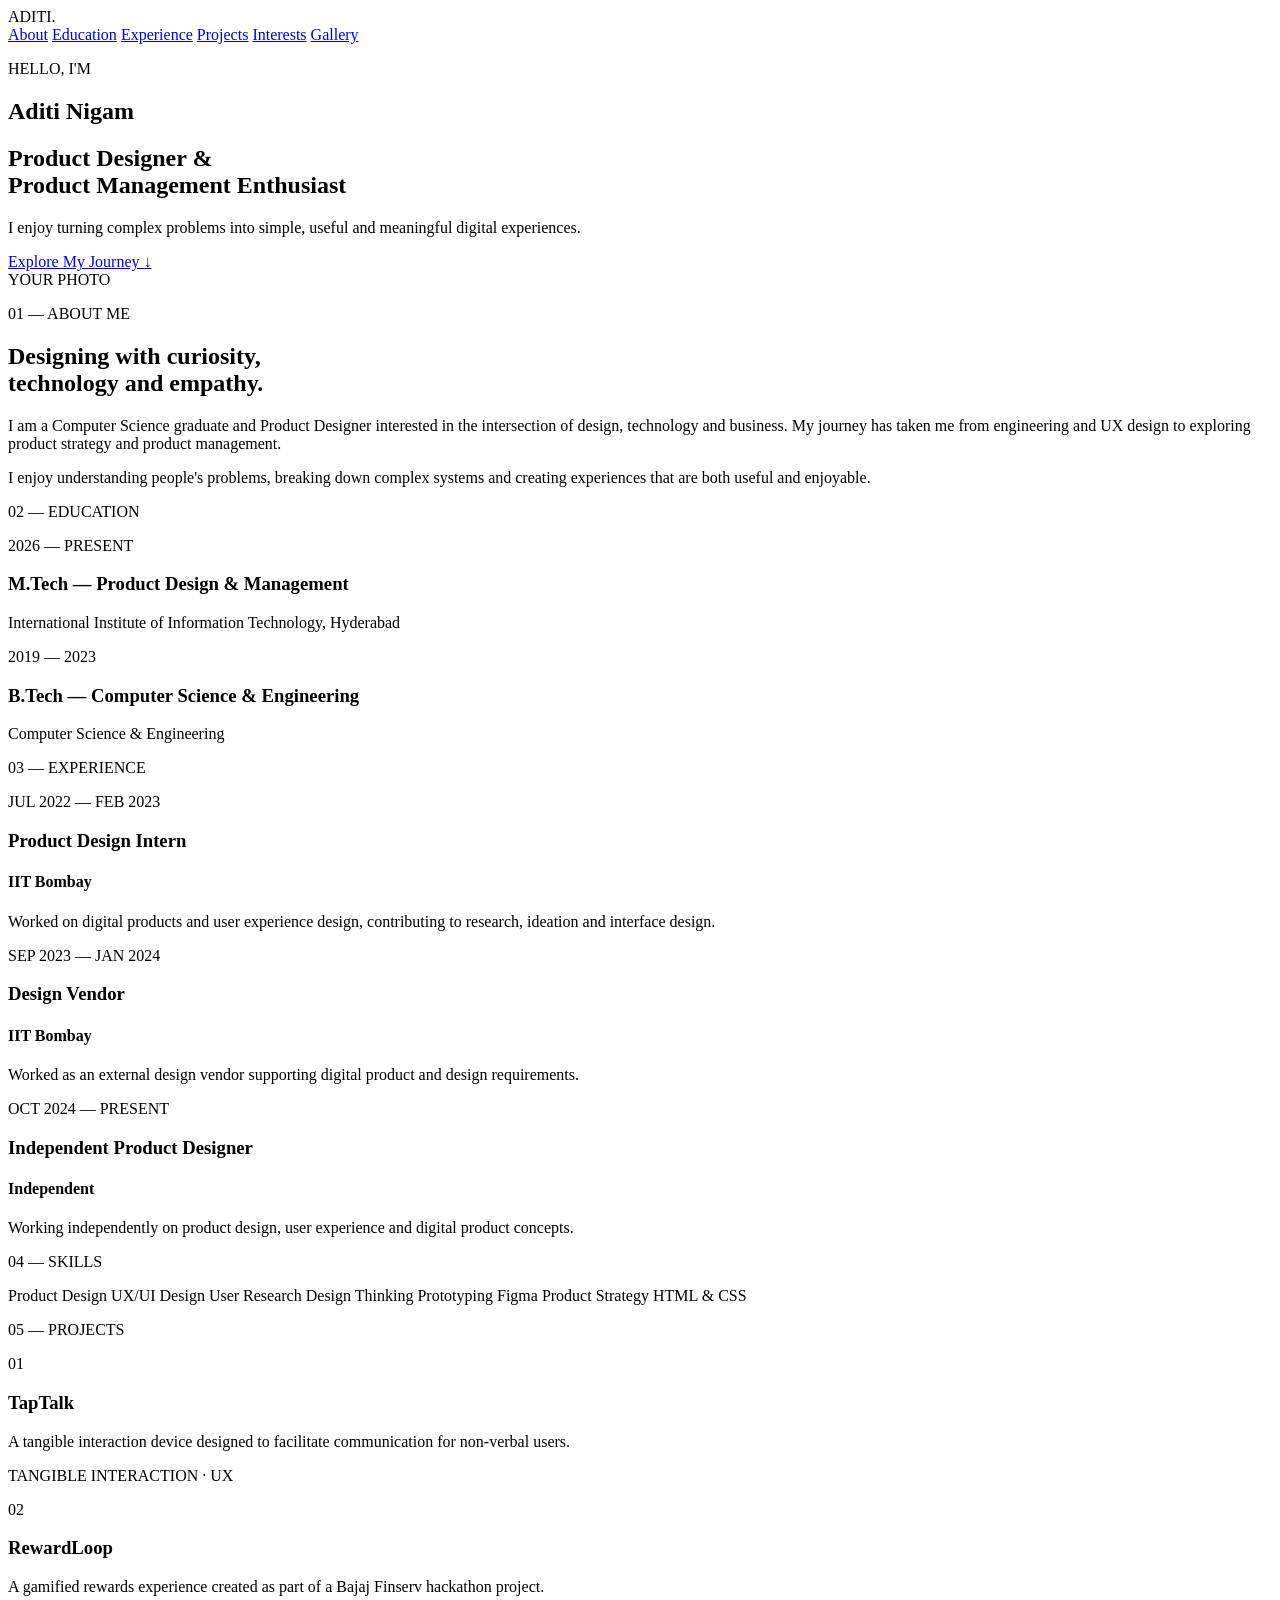
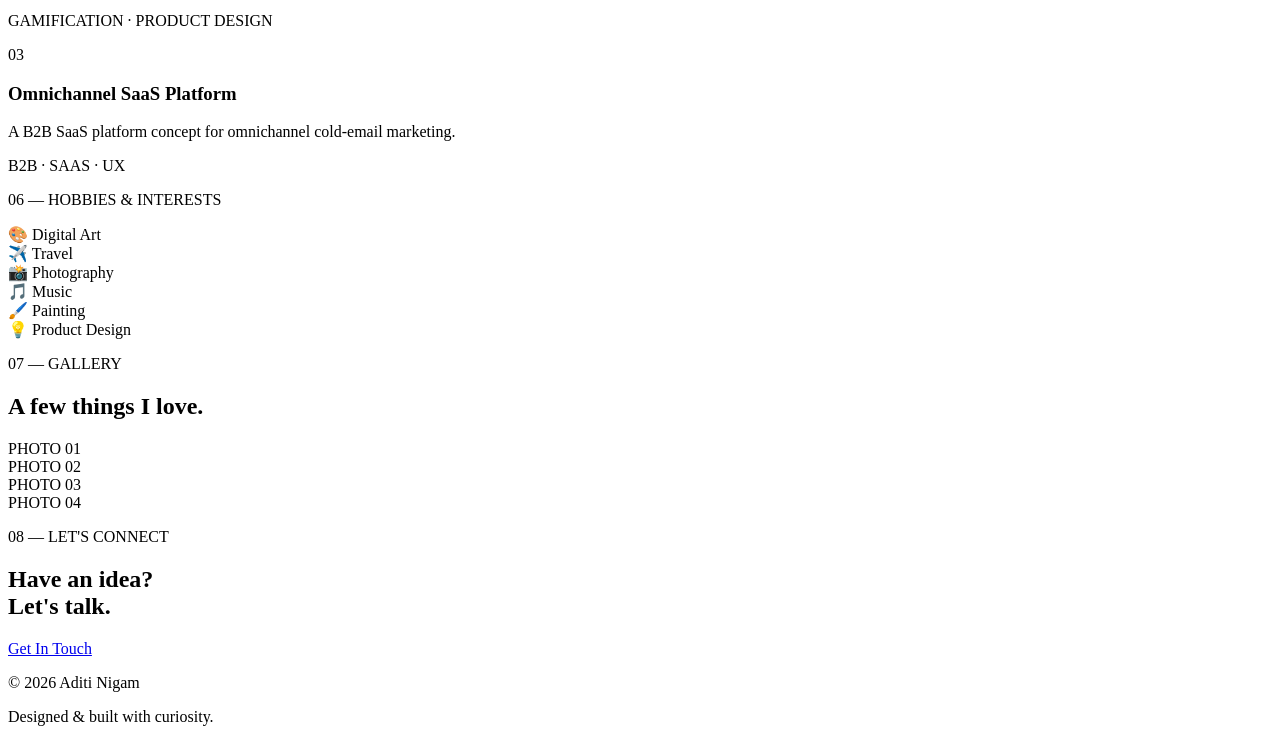
==== index.html @ 6adfd8f7 "Create personal webpage" ====
<!DOCTYPE html>
<html lang="en">
<head>
    <meta charset="UTF-8">
    <meta name="viewport" content="width=device-width, initial-scale=1.0">
    <title>Aditi Nigam | Product Designer</title>
    <link rel="stylesheet" href="style.css">
</head>

<body>

    <!-- Navigation -->
    <nav>
        <div class="logo">ADITI.</div>

        <div class="nav-links">
            <a href="#about">About</a>
            <a href="#education">Education</a>
            <a href="#experience">Experience</a>
            <a href="#projects">Projects</a>
            <a href="#interests">Interests</a>
            <a href="#gallery">Gallery</a>
        </div>
    </nav>


    <!-- Hero Section -->
    <section class="hero">

        <div class="hero-text">
            <p class="small-heading">HELLO, I'M</p>

            <h1>Aditi Nigam</h1>

            <h2>Product Designer &<br>
            Product Management Enthusiast</h2>

            <p>
                I enjoy turning complex problems into simple,
                useful and meaningful digital experiences.
            </p>

            <a href="#about" class="button">Explore My Journey ↓</a>
        </div>

        <div class="hero-image">
            <div class="image-placeholder">
                YOUR PHOTO
            </div>
        </div>

    </section>


    <!-- About -->
    <section id="about" class="section">

        <p class="section-label">01 — ABOUT ME</p>

        <h2>Designing with curiosity,<br>
        technology and empathy.</h2>

        <p class="about-text">
            I am a Computer Science graduate and Product Designer
            interested in the intersection of design, technology and
            business. My journey has taken me from engineering and
            UX design to exploring product strategy and product
            management.
        </p>

        <p class="about-text">
            I enjoy understanding people's problems, breaking down
            complex systems and creating experiences that are both
            useful and enjoyable.
        </p>

    </section>


    <!-- Education -->
    <section id="education" class="section">

        <p class="section-label">02 — EDUCATION</p>

        <div class="timeline">

            <div class="timeline-item">
                <span>2026 — PRESENT</span>
                <h3>M.Tech — Product Design & Management</h3>
                <p>International Institute of Information Technology, Hyderabad</p>
            </div>

            <div class="timeline-item">
                <span>2019 — 2023</span>
                <h3>B.Tech — Computer Science & Engineering</h3>
                <p>Computer Science & Engineering</p>
            </div>

        </div>

    </section>


    <!-- Experience -->
    <section id="experience" class="section">

        <p class="section-label">03 — EXPERIENCE</p>

        <div class="experience-grid">

            <div class="experience-card">
                <span>JUL 2022 — FEB 2023</span>
                <h3>Product Design Intern</h3>
                <h4>IIT Bombay</h4>
                <p>
                    Worked on digital products and user experience
                    design, contributing to research, ideation and
                    interface design.
                </p>
            </div>

            <div class="experience-card">
                <span>SEP 2023 — JAN 2024</span>
                <h3>Design Vendor</h3>
                <h4>IIT Bombay</h4>
                <p>
                    Worked as an external design vendor supporting
                    digital product and design requirements.
                </p>
            </div>

            <div class="experience-card">
                <span>OCT 2024 — PRESENT</span>
                <h3>Independent Product Designer</h3>
                <h4>Independent</h4>
                <p>
                    Working independently on product design,
                    user experience and digital product concepts.
                </p>
            </div>

        </div>

    </section>


    <!-- Skills -->
    <section class="section">

        <p class="section-label">04 — SKILLS</p>

        <div class="skills">

            <span>Product Design</span>
            <span>UX/UI Design</span>
            <span>User Research</span>
            <span>Design Thinking</span>
            <span>Prototyping</span>
            <span>Figma</span>
            <span>Product Strategy</span>
            <span>HTML & CSS</span>

        </div>

    </section>


    <!-- Projects -->
    <section id="projects" class="section">

        <p class="section-label">05 — PROJECTS</p>

        <div class="project-grid">

            <div class="project-card">
                <span>01</span>
                <h3>TapTalk</h3>
                <p>
                    A tangible interaction device designed to
                    facilitate communication for non-verbal users.
                </p>
                <p class="project-tag">TANGIBLE INTERACTION · UX</p>
            </div>

            <div class="project-card">
                <span>02</span>
                <h3>RewardLoop</h3>
                <p>
                    A gamified rewards experience created as part
                    of a Bajaj Finserv hackathon project.
                </p>
                <p class="project-tag">GAMIFICATION · PRODUCT DESIGN</p>
            </div>

            <div class="project-card">
                <span>03</span>
                <h3>Omnichannel SaaS Platform</h3>
                <p>
                    A B2B SaaS platform concept for omnichannel
                    cold-email marketing.
                </p>
                <p class="project-tag">B2B · SAAS · UX</p>
            </div>

        </div>

    </section>


    <!-- Interests -->
    <section id="interests" class="section">

        <p class="section-label">06 — HOBBIES & INTERESTS</p>

        <div class="interest-grid">

            <div>🎨 Digital Art</div>
            <div>✈️ Travel</div>
            <div>📸 Photography</div>
            <div>🎵 Music</div>
            <div>🖌️ Painting</div>
            <div>💡 Product Design</div>

        </div>

    </section>


    <!-- Gallery -->
    <section id="gallery" class="section">

        <p class="section-label">07 — GALLERY</p>

        <h2>A few things I love.</h2>

        <div class="gallery">

            <div class="gallery-item">PHOTO 01</div>
            <div class="gallery-item">PHOTO 02</div>
            <div class="gallery-item">PHOTO 03</div>
            <div class="gallery-item">PHOTO 04</div>

        </div>

    </section>


    <!-- Contact -->
    <section class="contact">

        <p class="section-label">08 — LET'S CONNECT</p>

        <h2>Have an idea?<br>
        Let's talk.</h2>

        <a href="mailto:your-email@example.com" class="button">
            Get In Touch
        </a>

    </section>


    <!-- Footer -->
    <footer>
        <p>© 2026 Aditi Nigam</p>
        <p>Designed & built with curiosity.</p>
    </footer>

</body>
</html>
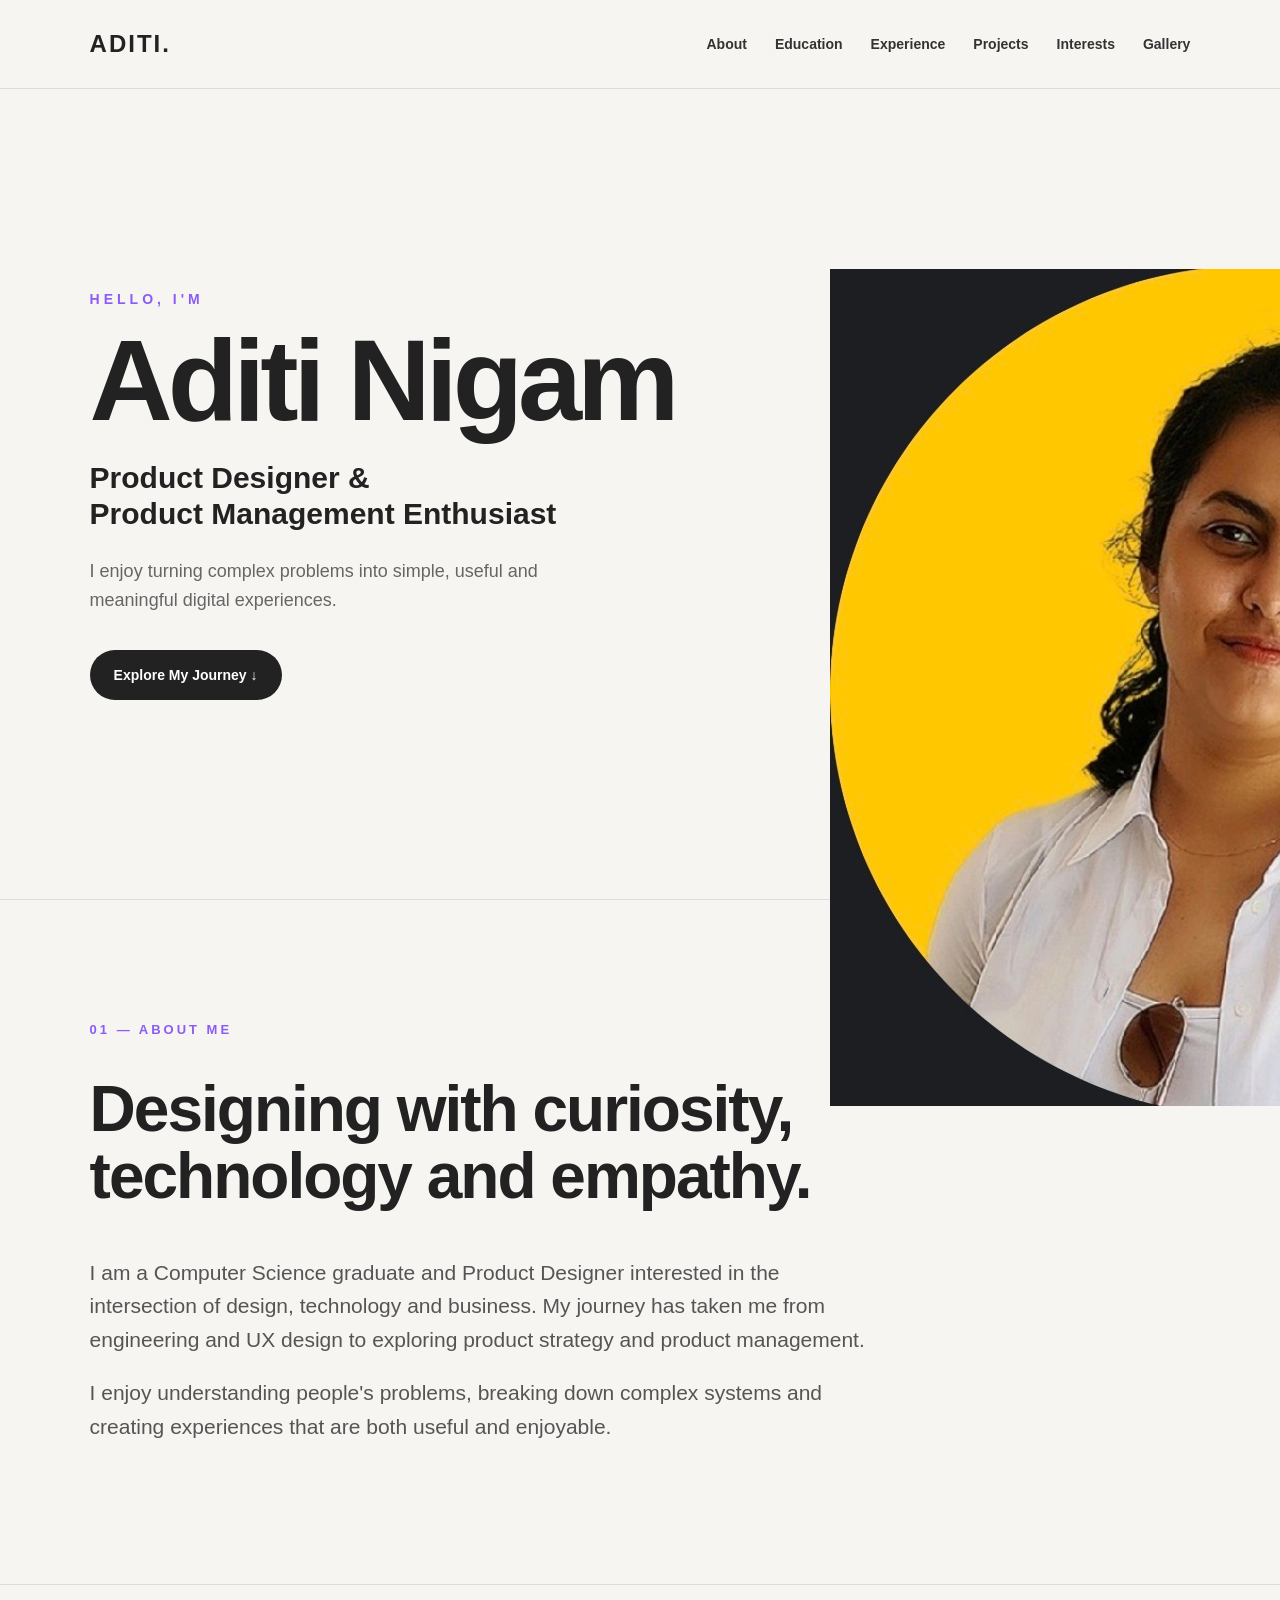
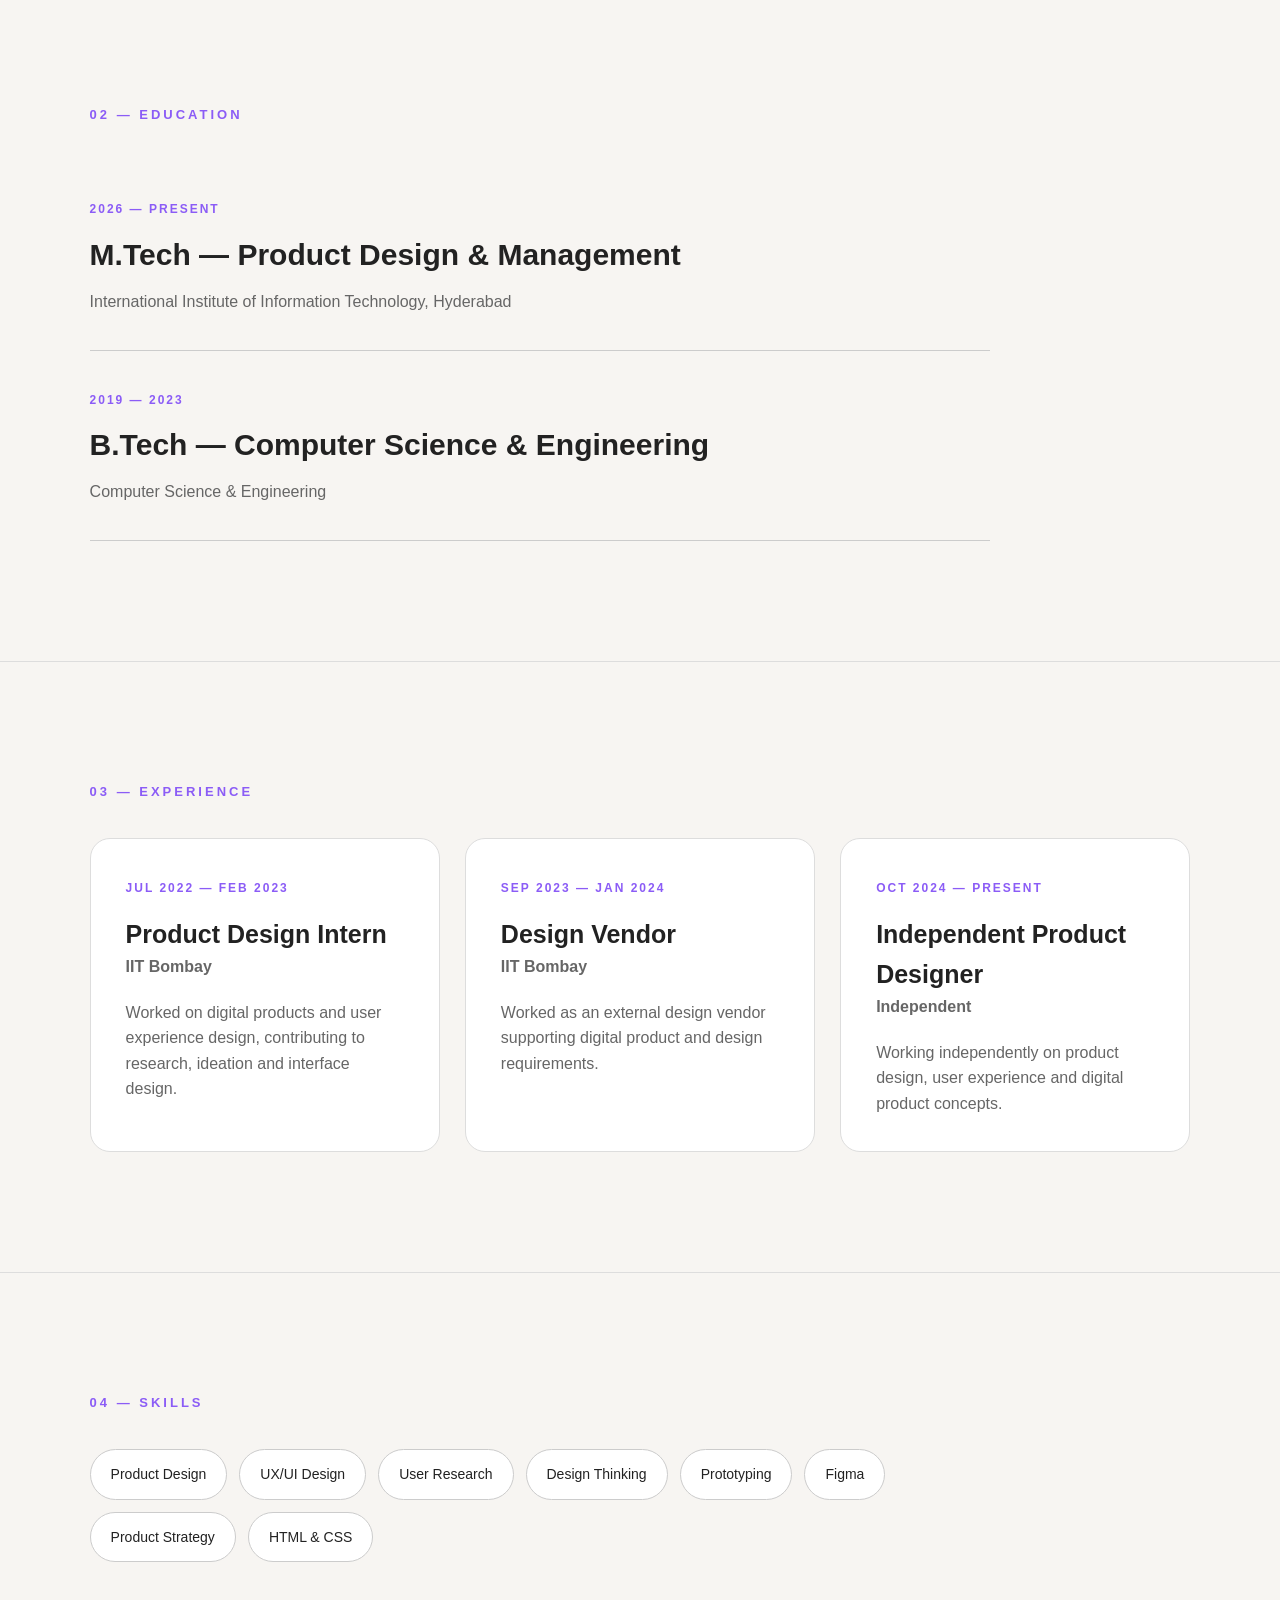
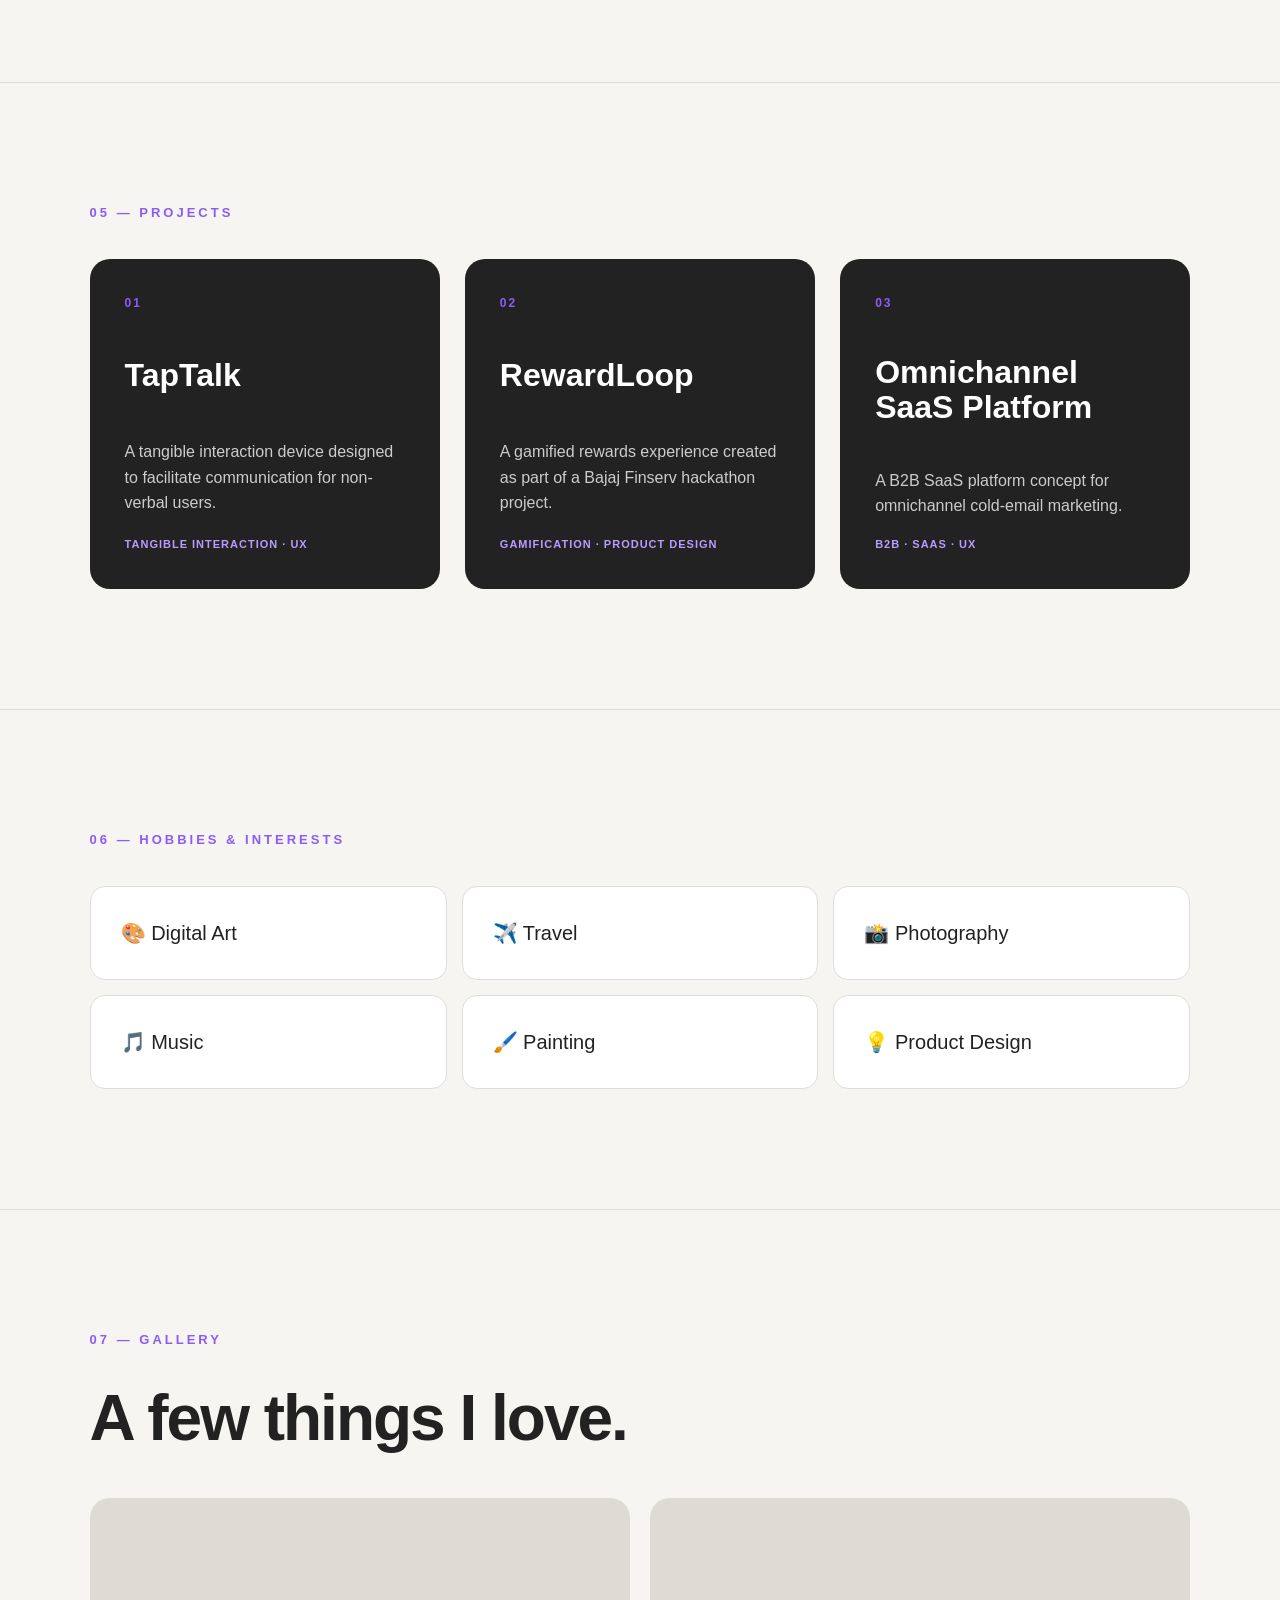
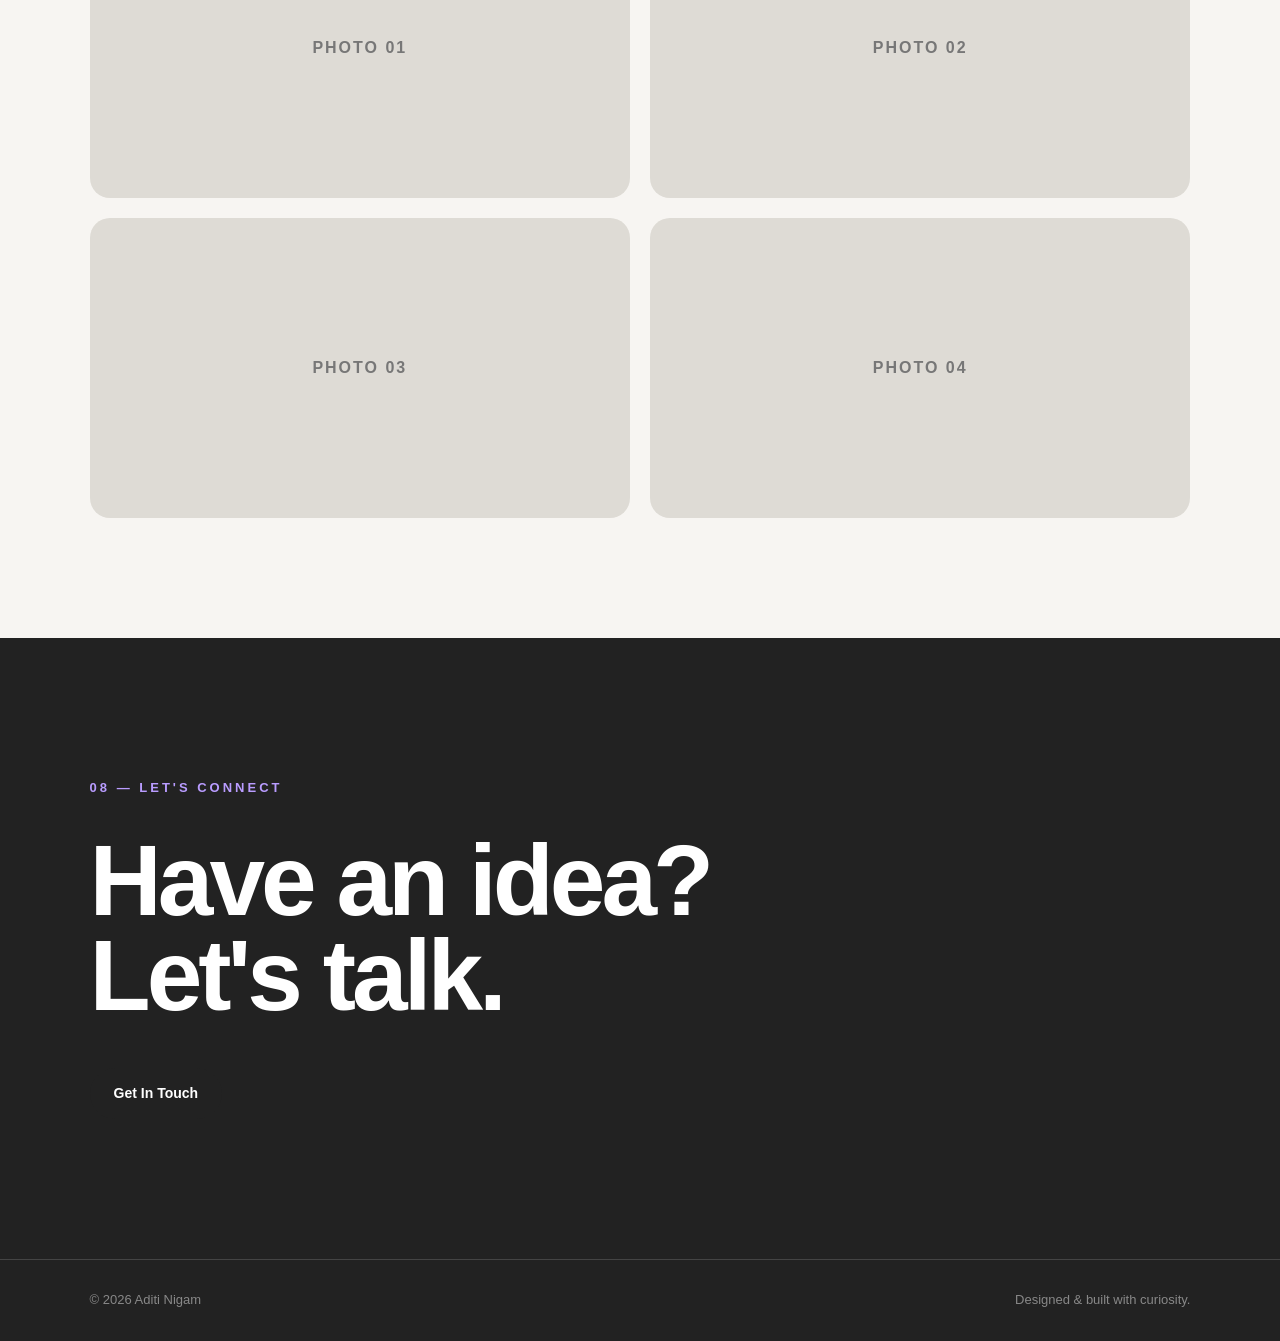
==== commit 4cecd4b0: "Add profile image" ====
--- a/index.html
+++ b/index.html
@@ -44,11 +44,8 @@
         </div>
 
         <div class="hero-image">
-            <div class="image-placeholder">
-                YOUR PHOTO
-            </div>
-        </div>
-
+    <img src="profile.jpg" alt="Aditi Nigam">
+</div>
     </section>
 
 
--- a/style.css
+++ b/style.css
@@ -0,0 +1,434 @@
+/* ---------- BASIC SETUP ---------- */
+
+* {
+    margin: 0;
+    padding: 0;
+    box-sizing: border-box;
+}
+
+html {
+    scroll-behavior: smooth;
+}
+
+body {
+    font-family: Arial, Helvetica, sans-serif;
+    background: #f7f5f2;
+    color: #222222;
+    line-height: 1.6;
+}
+
+
+/* ---------- NAVIGATION ---------- */
+
+nav {
+    width: 100%;
+    padding: 25px 7%;
+    display: flex;
+    justify-content: space-between;
+    align-items: center;
+    position: sticky;
+    top: 0;
+    z-index: 100;
+    background: rgba(247, 245, 242, 0.95);
+    border-bottom: 1px solid #dddddd;
+}
+
+.logo {
+    font-size: 24px;
+    font-weight: 800;
+    letter-spacing: 2px;
+}
+
+.nav-links {
+    display: flex;
+    gap: 28px;
+}
+
+.nav-links a {
+    text-decoration: none;
+    color: #333333;
+    font-size: 14px;
+    font-weight: 600;
+    transition: 0.3s;
+}
+
+.nav-links a:hover {
+    color: #8b5cf6;
+}
+
+
+/* ---------- HERO ---------- */
+
+.hero {
+    min-height: 90vh;
+    padding: 80px 7%;
+    display: flex;
+    align-items: center;
+    justify-content: space-between;
+    gap: 60px;
+}
+
+.hero-text {
+    max-width: 650px;
+}
+
+.small-heading {
+    font-size: 14px;
+    letter-spacing: 4px;
+    font-weight: 700;
+    color: #8b5cf6;
+    margin-bottom: 15px;
+}
+
+.hero h1 {
+    font-size: clamp(60px, 9vw, 120px);
+    line-height: 0.95;
+    letter-spacing: -5px;
+    margin-bottom: 25px;
+}
+
+.hero h2 {
+    font-size: 30px;
+    line-height: 1.2;
+    margin-bottom: 25px;
+}
+
+.hero-text > p:not(.small-heading) {
+    max-width: 520px;
+    color: #666666;
+    font-size: 18px;
+    margin-bottom: 35px;
+}
+
+
+/* ---------- BUTTON ---------- */
+
+.button {
+    display: inline-block;
+    padding: 14px 24px;
+    background: #222222;
+    color: white;
+    text-decoration: none;
+    border-radius: 50px;
+    font-size: 14px;
+    font-weight: 600;
+    transition: 0.3s;
+}
+
+.button:hover {
+    background: #8b5cf6;
+    transform: translateY(-3px);
+}
+
+
+/* ---------- HERO IMAGE ---------- */
+
+.hero-image {
+    width: 360px;
+    height: 450px;
+    flex-shrink: 0;
+}
+
+.image-placeholder {
+    width: 100%;
+    height: 100%;
+    background: #dedbd5;
+    display: flex;
+    align-items: center;
+    justify-content: center;
+    color: #777777;
+    font-weight: 700;
+    letter-spacing: 2px;
+    border-radius: 180px 180px 20px 20px;
+}
+
+
+/* ---------- GENERAL SECTIONS ---------- */
+
+.section {
+    padding: 120px 7%;
+    border-top: 1px solid #dddddd;
+}
+
+.section-label {
+    font-size: 13px;
+    font-weight: 700;
+    letter-spacing: 3px;
+    color: #8b5cf6;
+    margin-bottom: 35px;
+}
+
+.section h2 {
+    font-size: clamp(38px, 5vw, 65px);
+    line-height: 1.05;
+    letter-spacing: -2px;
+    margin-bottom: 45px;
+}
+
+
+/* ---------- ABOUT ---------- */
+
+.about-text {
+    max-width: 800px;
+    font-size: 21px;
+    color: #555555;
+    margin-bottom: 20px;
+}
+
+
+/* ---------- EDUCATION ---------- */
+
+.timeline {
+    max-width: 900px;
+}
+
+.timeline-item {
+    padding: 35px 0;
+    border-bottom: 1px solid #cccccc;
+}
+
+.timeline-item span,
+.experience-card span,
+.project-card > span {
+    font-size: 12px;
+    letter-spacing: 2px;
+    font-weight: 700;
+    color: #8b5cf6;
+}
+
+.timeline-item h3 {
+    font-size: 30px;
+    margin: 10px 0;
+}
+
+.timeline-item p {
+    color: #666666;
+}
+
+
+/* ---------- EXPERIENCE ---------- */
+
+.experience-grid {
+    display: grid;
+    grid-template-columns: repeat(3, 1fr);
+    gap: 25px;
+}
+
+.experience-card {
+    padding: 35px;
+    background: white;
+    border: 1px solid #dddddd;
+    border-radius: 20px;
+    transition: 0.3s;
+}
+
+.experience-card:hover {
+    transform: translateY(-8px);
+    box-shadow: 0 15px 35px rgba(0, 0, 0, 0.08);
+}
+
+.experience-card h3 {
+    font-size: 25px;
+    margin-top: 15px;
+}
+
+.experience-card h4 {
+    color: #666666;
+    margin-bottom: 20px;
+}
+
+.experience-card p {
+    color: #666666;
+}
+
+
+/* ---------- SKILLS ---------- */
+
+.skills {
+    display: flex;
+    flex-wrap: wrap;
+    gap: 12px;
+    max-width: 900px;
+}
+
+.skills span {
+    padding: 13px 20px;
+    background: white;
+    border: 1px solid #cccccc;
+    border-radius: 50px;
+    font-size: 14px;
+    transition: 0.3s;
+}
+
+.skills span:hover {
+    background: #222222;
+    color: white;
+    border-color: #222222;
+}
+
+
+/* ---------- PROJECTS ---------- */
+
+.project-grid {
+    display: grid;
+    grid-template-columns: repeat(3, 1fr);
+    gap: 25px;
+}
+
+.project-card {
+    min-height: 330px;
+    padding: 35px;
+    background: #222222;
+    color: white;
+    border-radius: 20px;
+    display: flex;
+    flex-direction: column;
+    justify-content: space-between;
+    transition: 0.3s;
+}
+
+.project-card:hover {
+    transform: translateY(-8px);
+}
+
+.project-card h3 {
+    font-size: 32px;
+    line-height: 1.1;
+    margin: 25px 0;
+}
+
+.project-card p {
+    color: #cccccc;
+}
+
+.project-card .project-tag {
+    color: #b99cff;
+    font-size: 11px;
+    letter-spacing: 1px;
+    font-weight: 700;
+}
+
+
+/* ---------- INTERESTS ---------- */
+
+.interest-grid {
+    display: grid;
+    grid-template-columns: repeat(3, 1fr);
+    gap: 15px;
+}
+
+.interest-grid div {
+    padding: 30px;
+    background: white;
+    border: 1px solid #dddddd;
+    border-radius: 15px;
+    font-size: 20px;
+    transition: 0.3s;
+}
+
+.interest-grid div:hover {
+    transform: scale(1.02);
+}
+
+
+/* ---------- GALLERY ---------- */
+
+.gallery {
+    display: grid;
+    grid-template-columns: repeat(2, 1fr);
+    gap: 20px;
+}
+
+.gallery-item {
+    min-height: 300px;
+    background: #dedbd5;
+    display: flex;
+    align-items: center;
+    justify-content: center;
+    color: #777777;
+    font-weight: 700;
+    letter-spacing: 2px;
+    border-radius: 20px;
+}
+
+
+/* ---------- CONTACT ---------- */
+
+.contact {
+    padding: 140px 7%;
+    background: #222222;
+    color: white;
+}
+
+.contact .section-label {
+    color: #b99cff;
+}
+
+.contact h2 {
+    font-size: clamp(50px, 8vw, 100px);
+    line-height: 0.95;
+    letter-spacing: -4px;
+    margin-bottom: 45px;
+}
+
+
+/* ---------- FOOTER ---------- */
+
+footer {
+    padding: 30px 7%;
+    background: #222222;
+    color: #888888;
+    border-top: 1px solid #444444;
+    display: flex;
+    justify-content: space-between;
+    font-size: 13px;
+}
+
+
+/* ---------- MOBILE ---------- */
+
+@media (max-width: 900px) {
+
+    nav {
+        padding: 20px 5%;
+    }
+
+    .nav-links {
+        display: none;
+    }
+
+    .hero {
+        padding: 70px 5%;
+        flex-direction: column;
+        align-items: flex-start;
+    }
+
+    .hero h1 {
+        font-size: 70px;
+    }
+
+    .hero-image {
+        width: 100%;
+        max-width: 350px;
+        height: 400px;
+    }
+
+    .section {
+        padding: 80px 5%;
+    }
+
+    .experience-grid,
+    .project-grid,
+    .interest-grid {
+        grid-template-columns: 1fr;
+    }
+
+    .gallery {
+        grid-template-columns: 1fr;
+    }
+
+    footer {
+        flex-direction: column;
+        gap: 10px;
+    }
+}
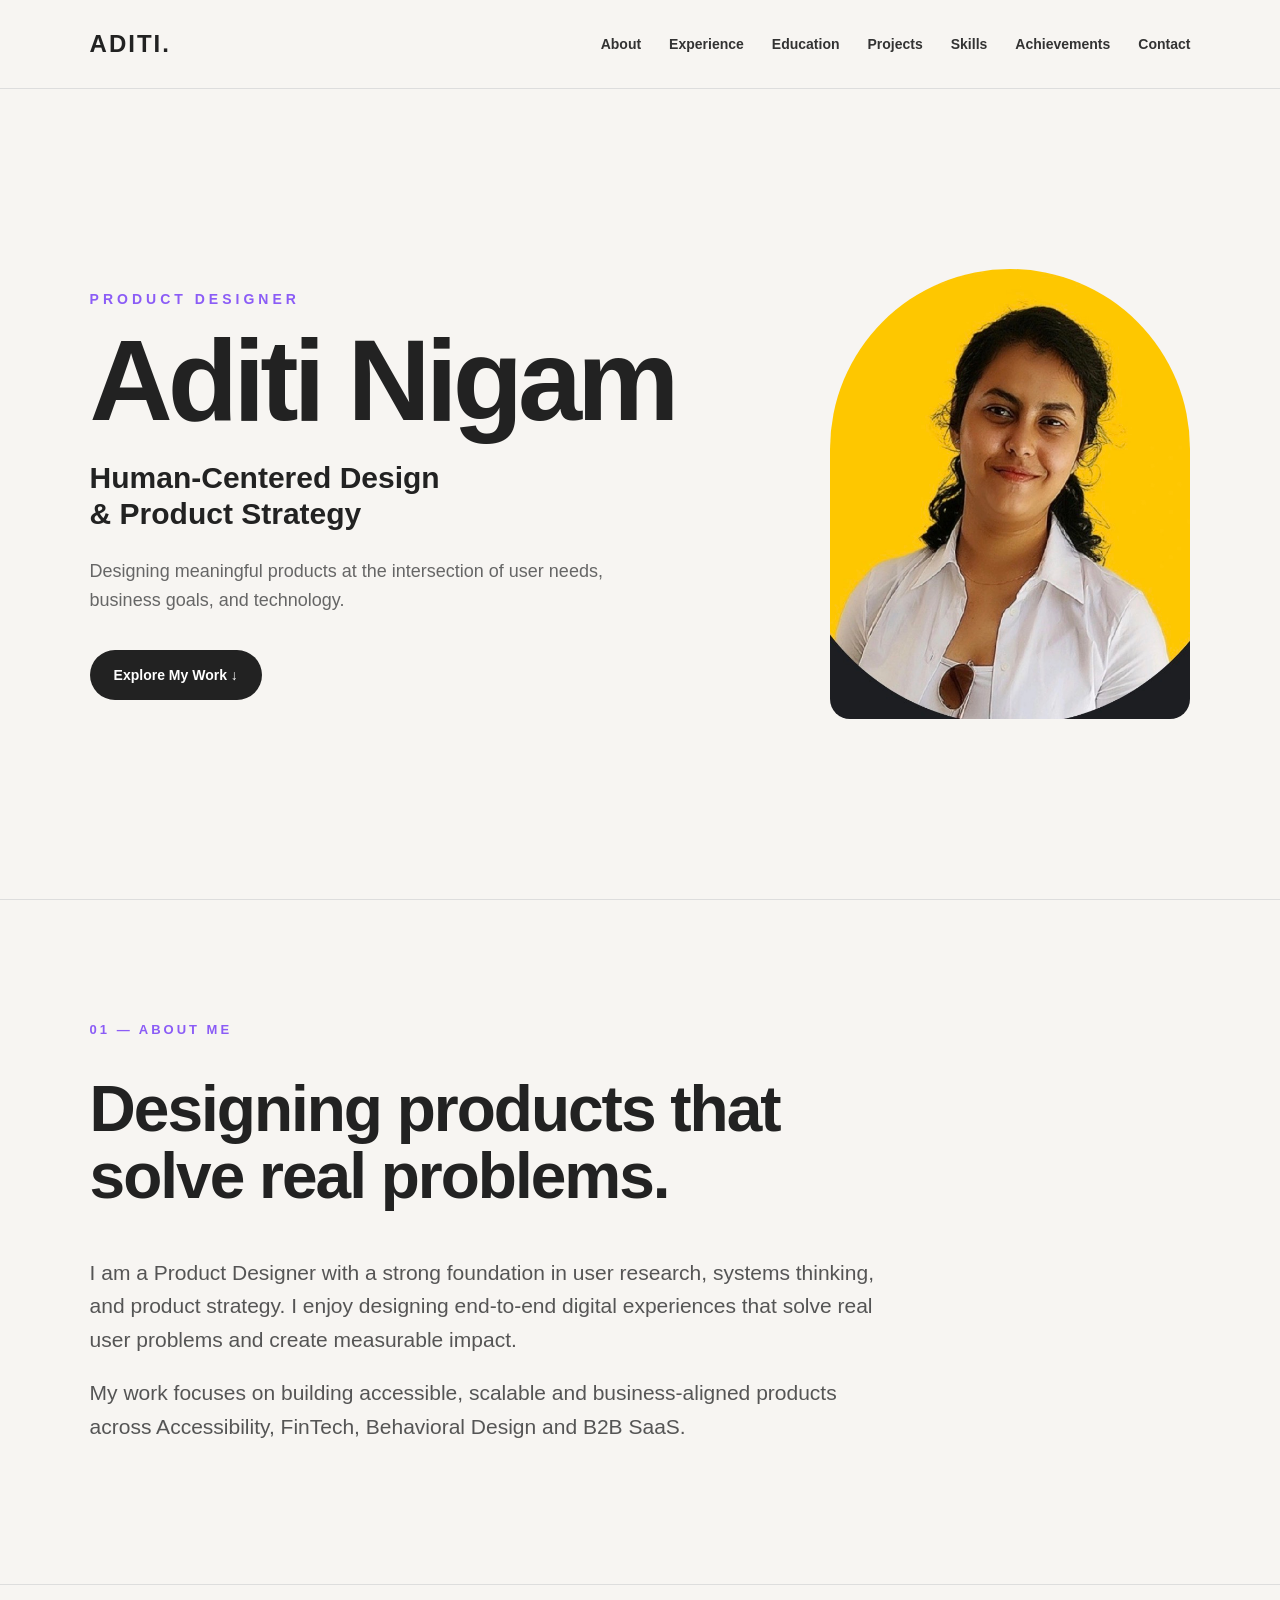
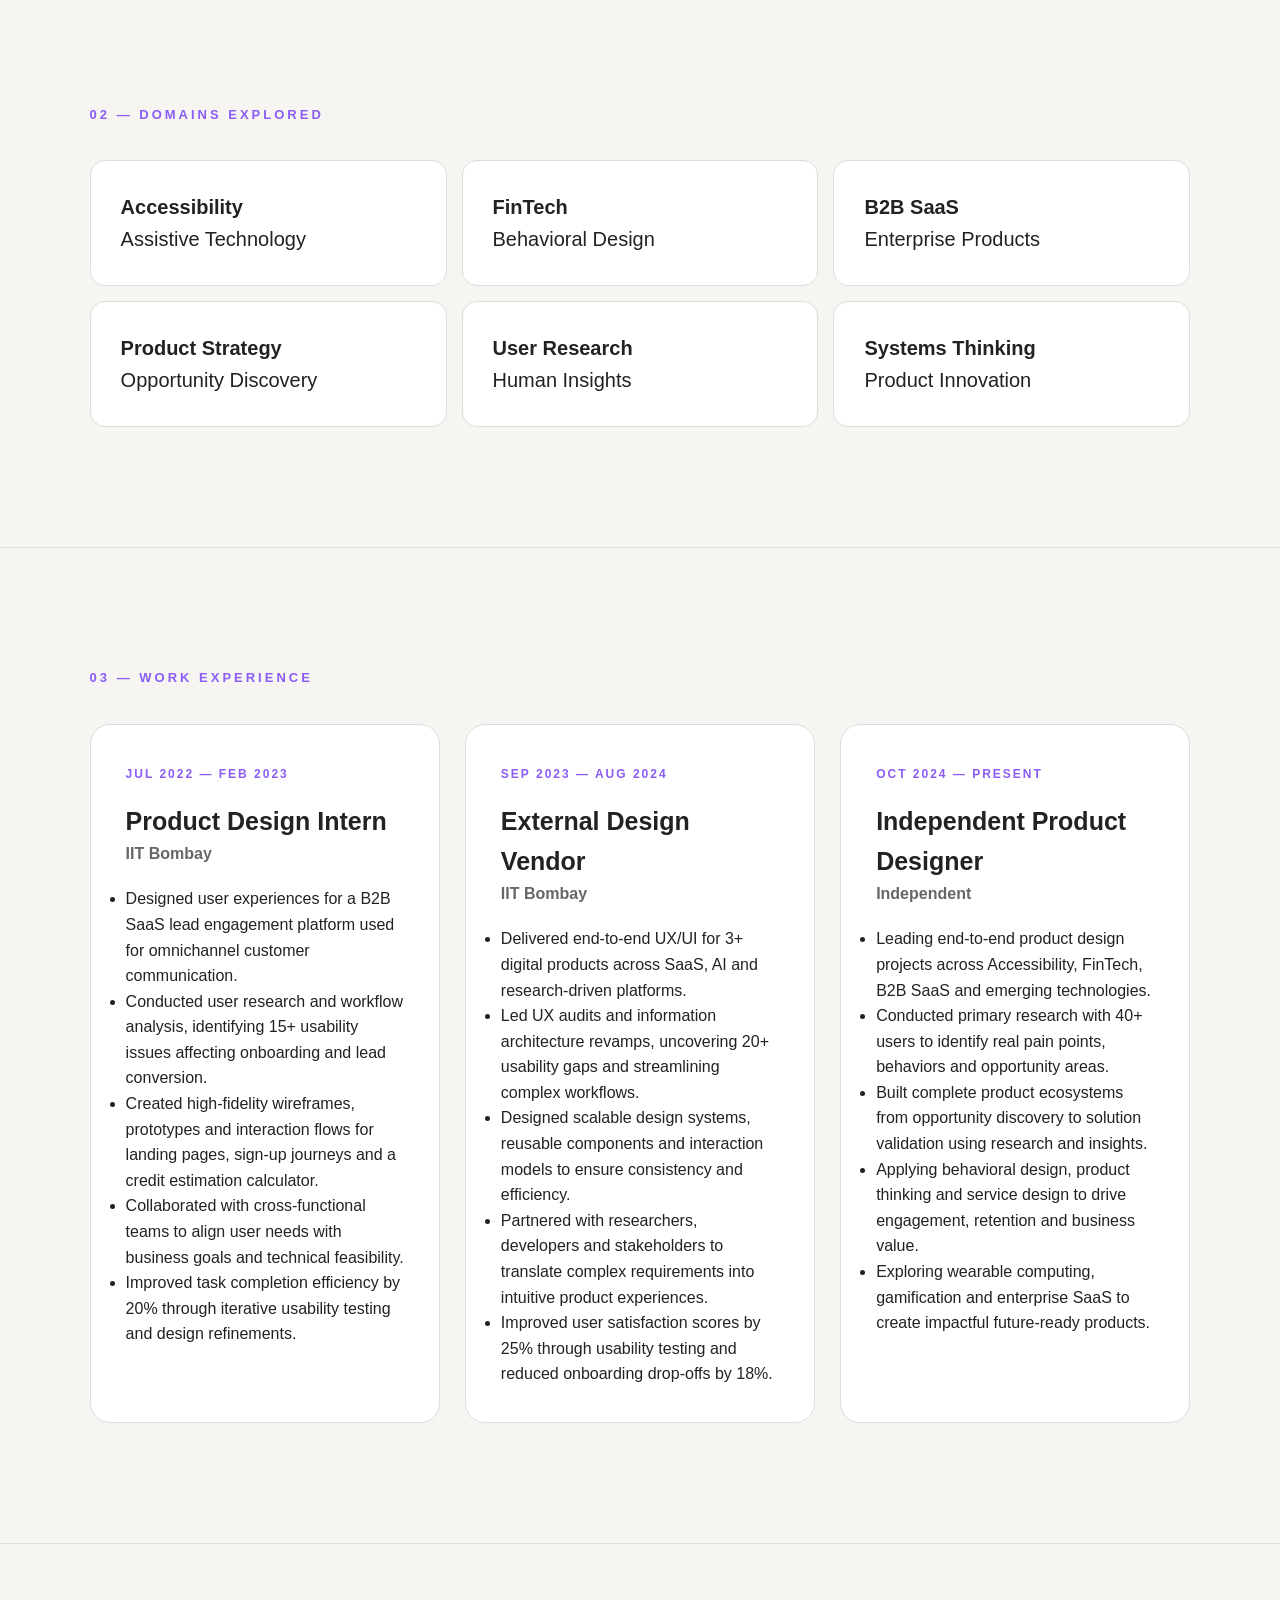
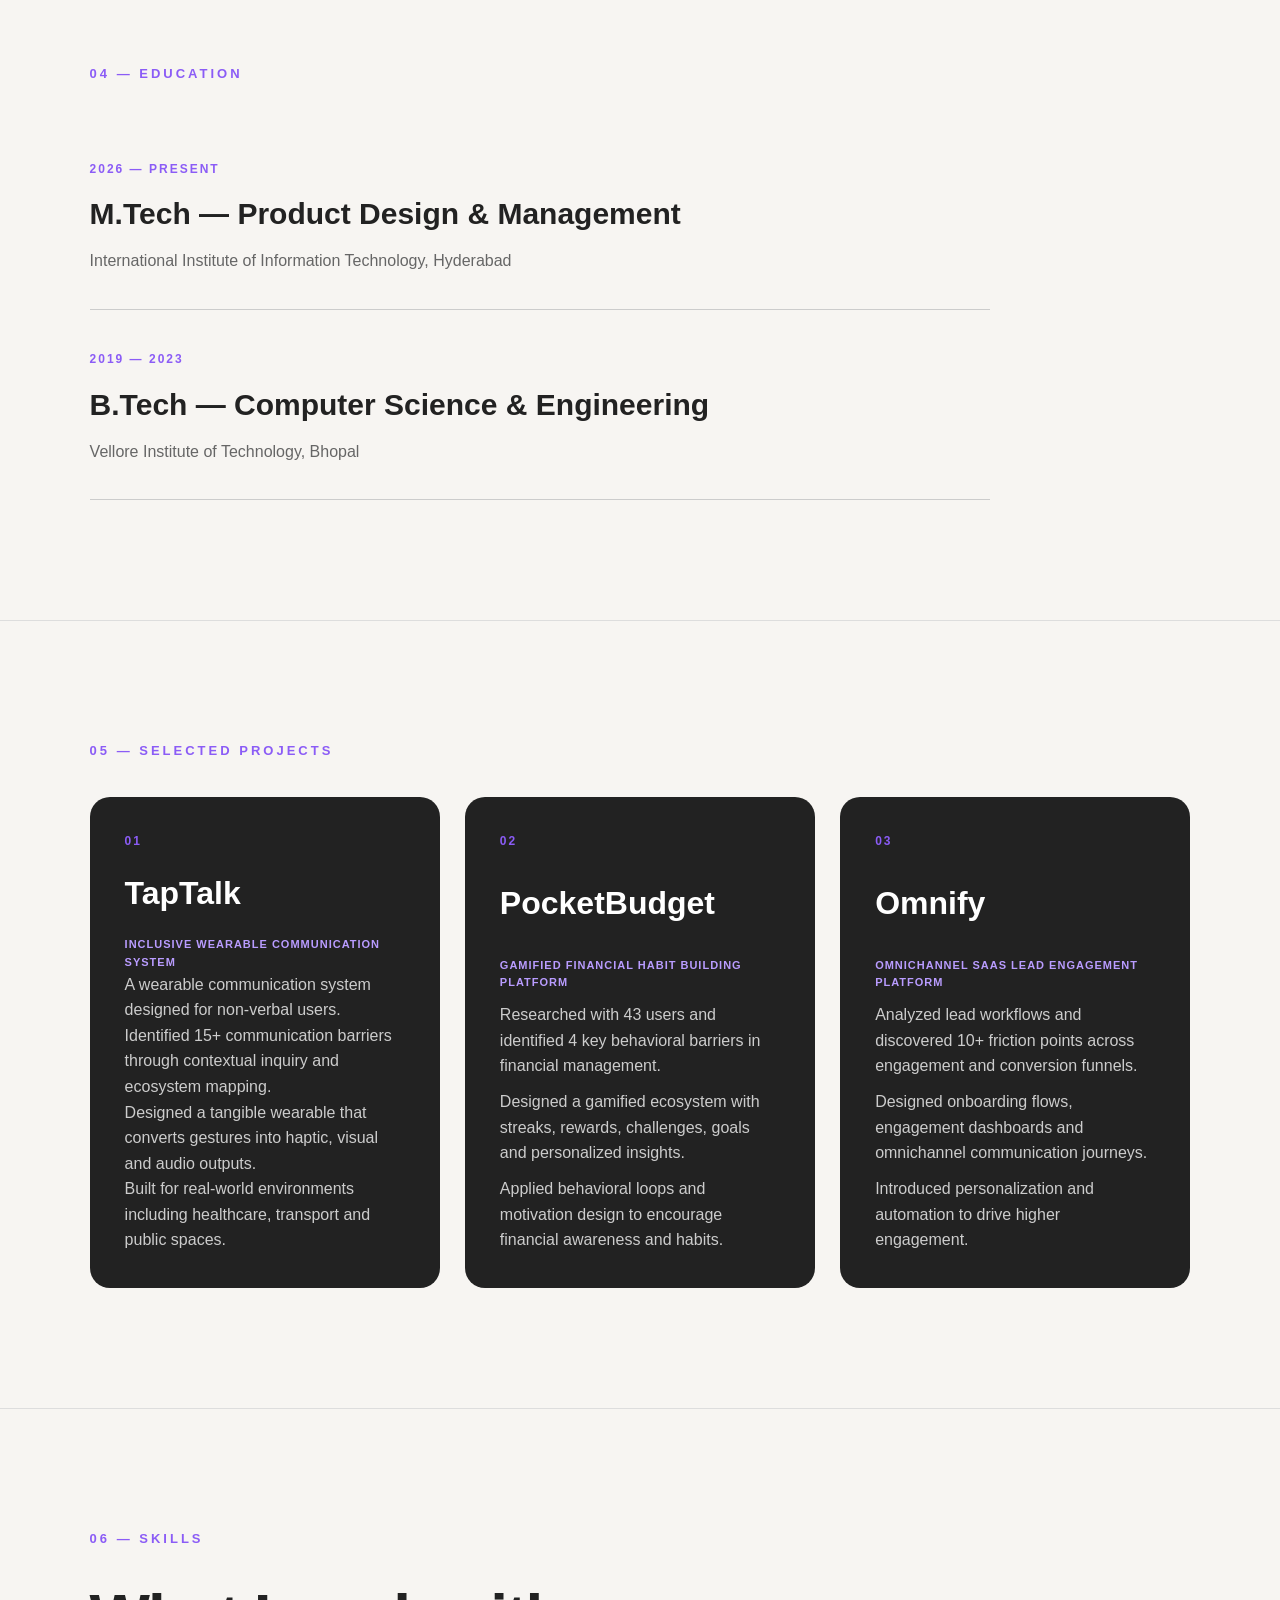
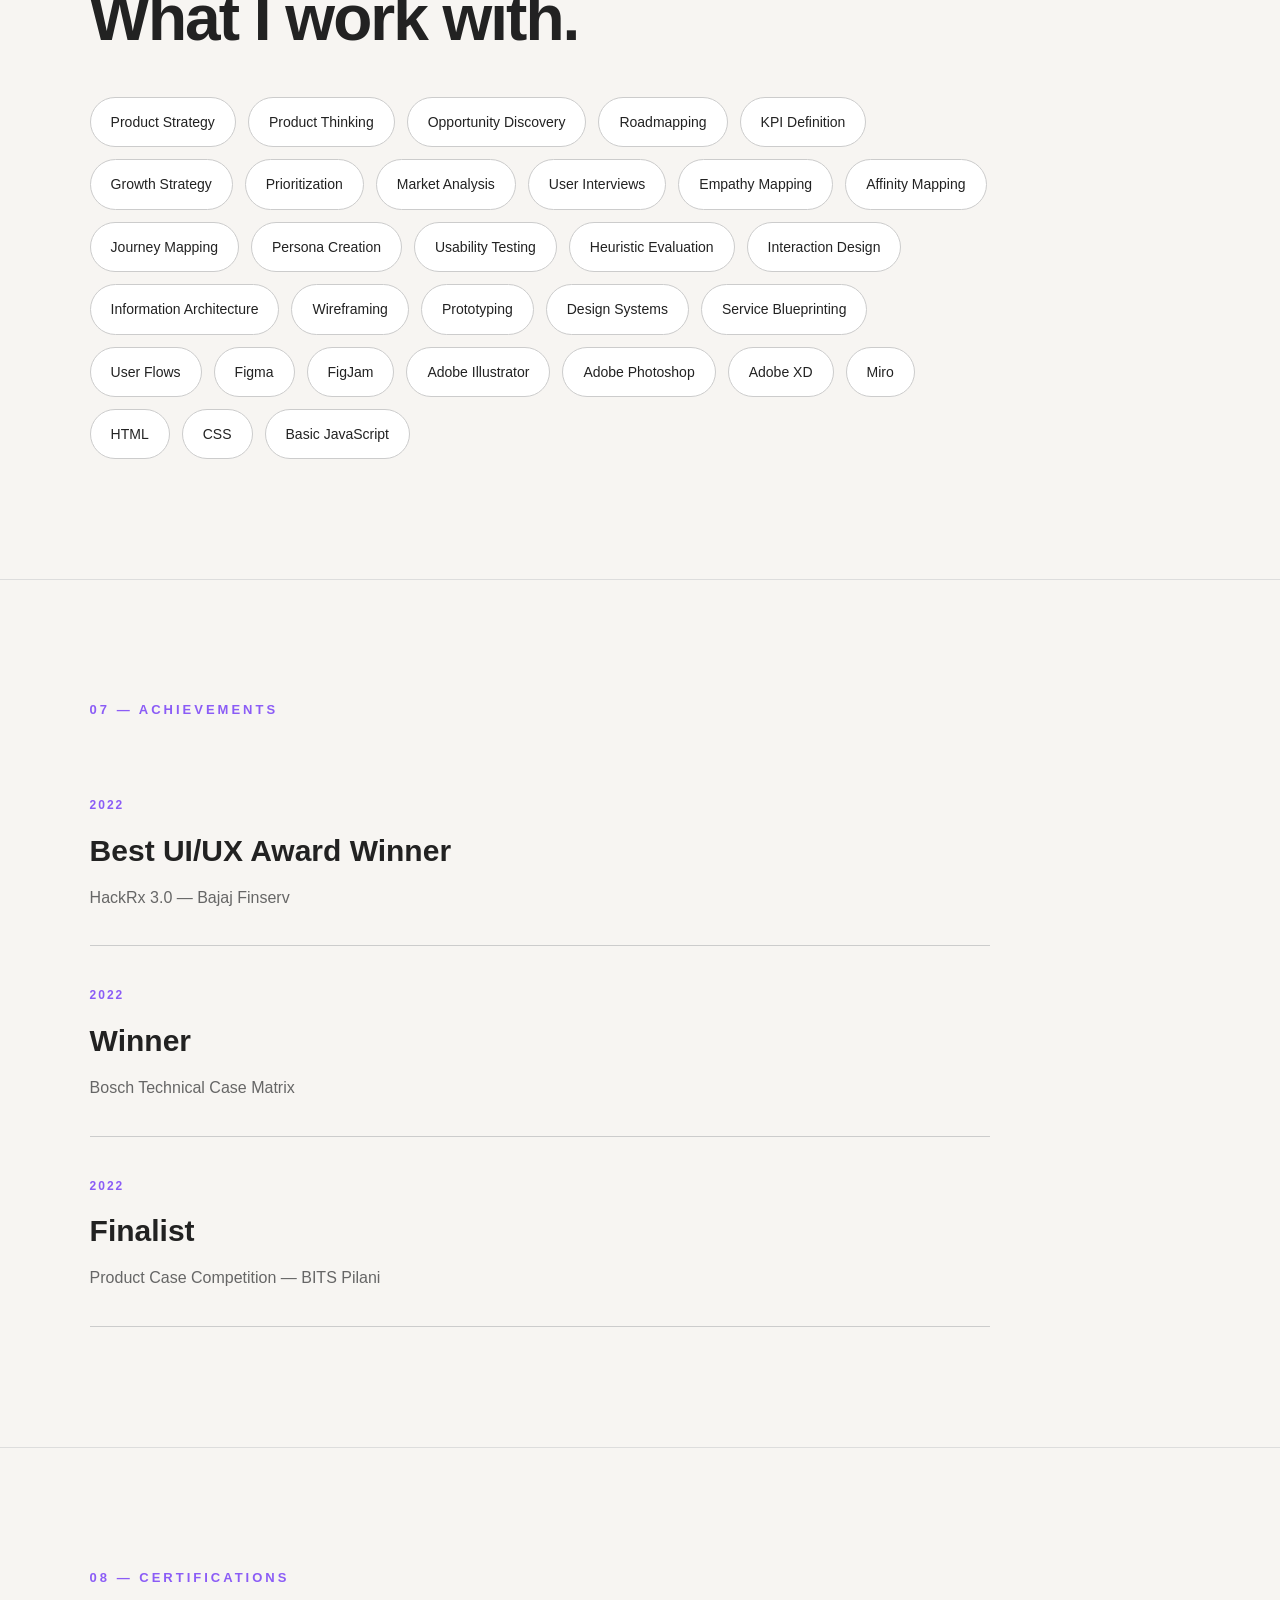
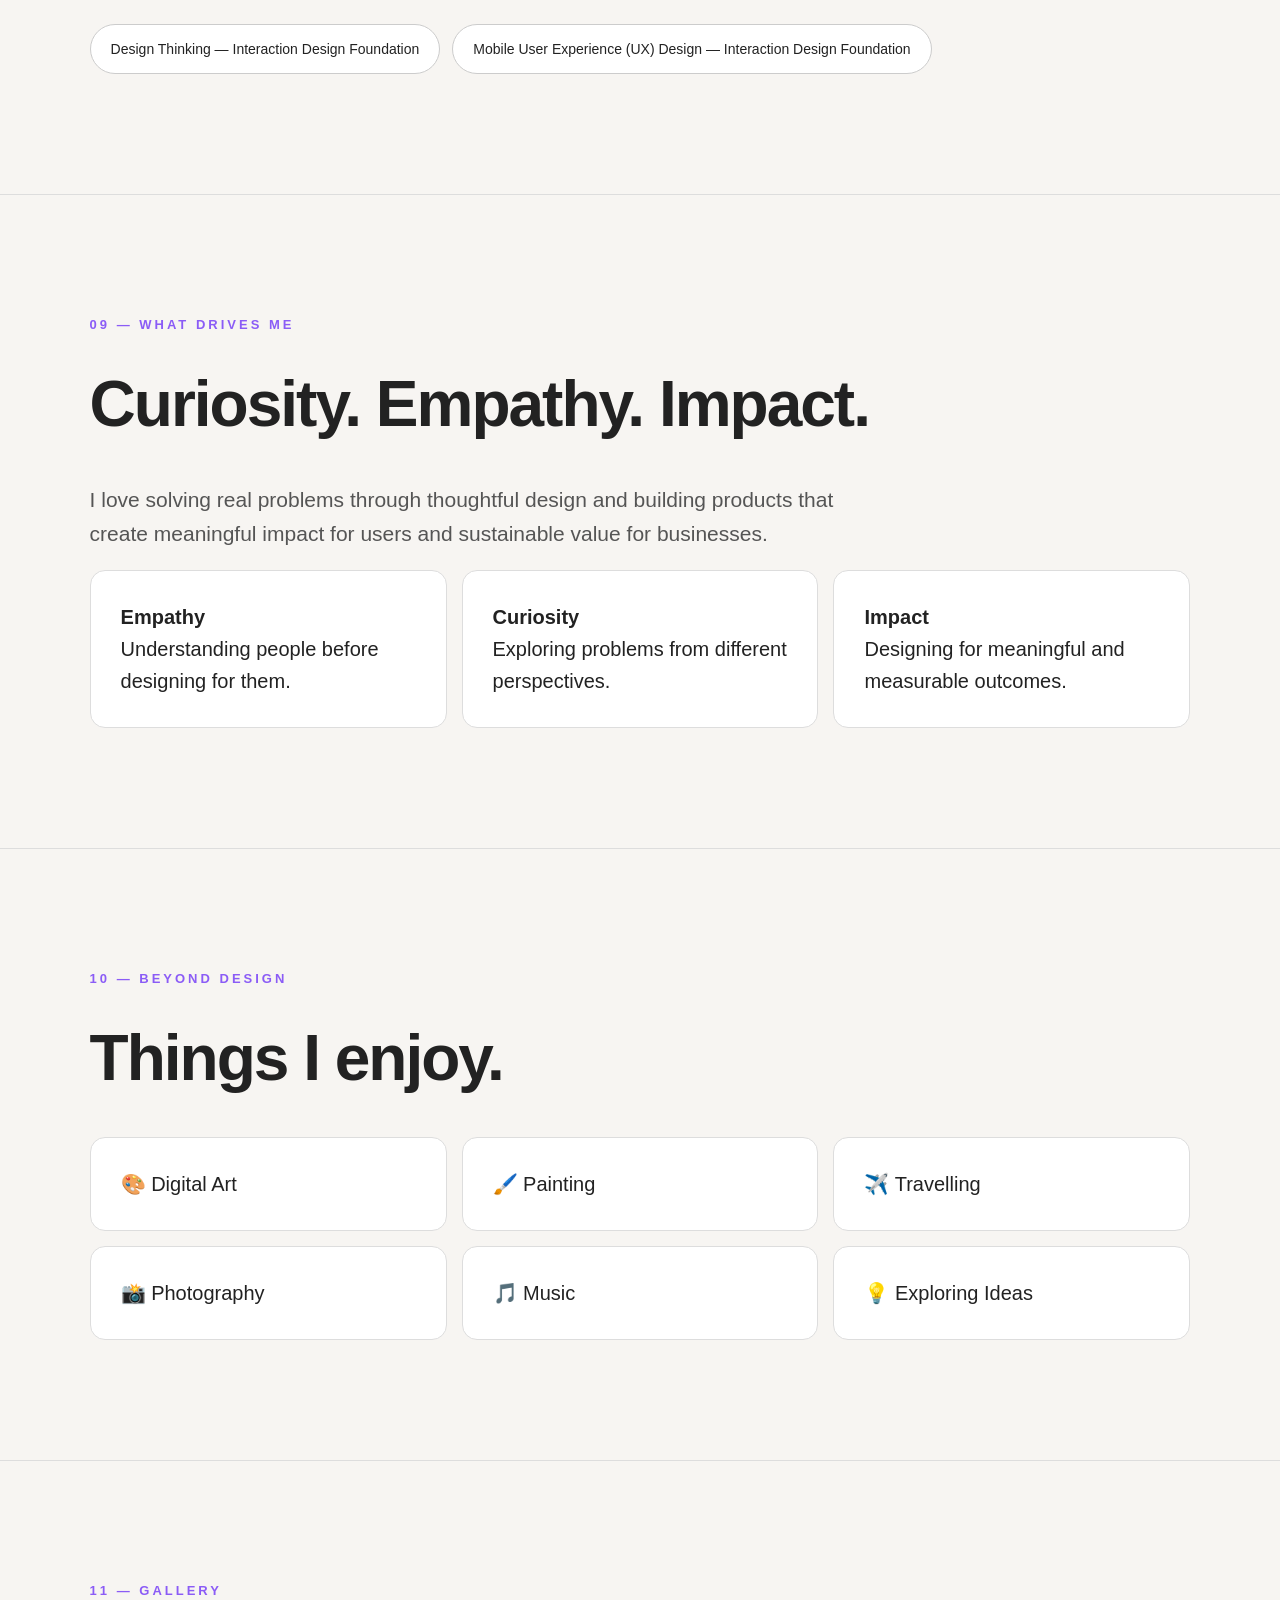
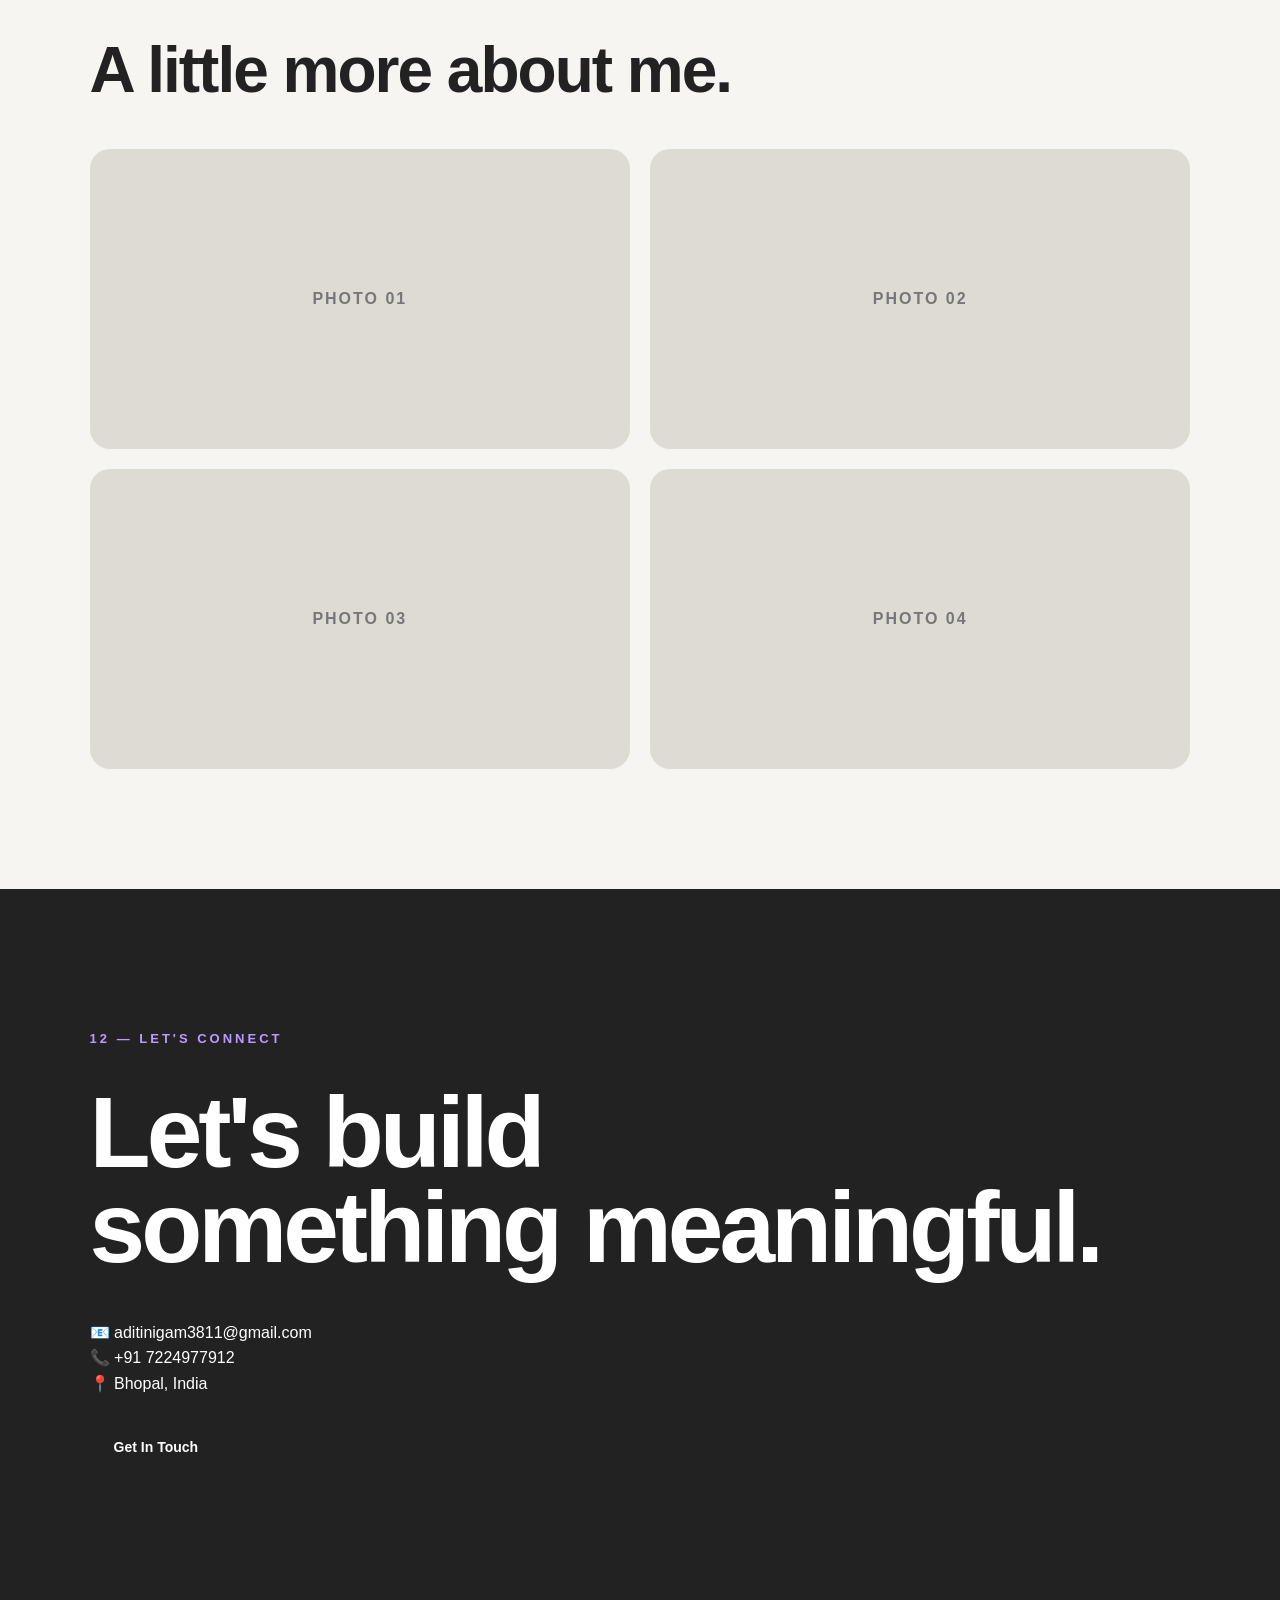
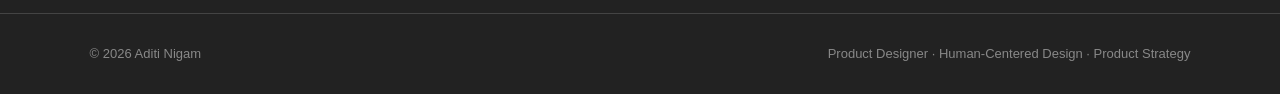
==== commit f17f9c66: "Update personal portfolio content" ====
--- a/index.html
+++ b/index.html
@@ -1,267 +1,759 @@
 <!DOCTYPE html>
 <html lang="en">
+
 <head>
     <meta charset="UTF-8">
     <meta name="viewport" content="width=device-width, initial-scale=1.0">
+
     <title>Aditi Nigam | Product Designer</title>
+
     <link rel="stylesheet" href="style.css">
 </head>
 
 <body>
 
-    <!-- Navigation -->
+    <!-- NAVIGATION -->
     <nav>
         <div class="logo">ADITI.</div>
 
         <div class="nav-links">
             <a href="#about">About</a>
+            <a href="#experience">Experience</a>
             <a href="#education">Education</a>
-            <a href="#experience">Experience</a>
             <a href="#projects">Projects</a>
-            <a href="#interests">Interests</a>
-            <a href="#gallery">Gallery</a>
+            <a href="#skills">Skills</a>
+            <a href="#achievements">Achievements</a>
+            <a href="#contact">Contact</a>
         </div>
     </nav>
 
 
-    <!-- Hero Section -->
+    <!-- HERO -->
     <section class="hero">
 
         <div class="hero-text">
-            <p class="small-heading">HELLO, I'M</p>
+
+            <p class="small-heading">
+                PRODUCT DESIGNER
+            </p>
 
             <h1>Aditi Nigam</h1>
 
-            <h2>Product Designer &<br>
-            Product Management Enthusiast</h2>
+            <h2>
+                Human-Centered Design<br>
+                & Product Strategy
+            </h2>
 
             <p>
-                I enjoy turning complex problems into simple,
-                useful and meaningful digital experiences.
+                Designing meaningful products at the intersection
+                of user needs, business goals, and technology.
             </p>
 
-            <a href="#about" class="button">Explore My Journey ↓</a>
-        </div>
+            <a href="#about" class="button">
+                Explore My Work ↓
+            </a>
+
+        </div>
+
 
         <div class="hero-image">
-    <img src="profile.jpg" alt="Aditi Nigam">
-</div>
-    </section>
-
-
-    <!-- About -->
+
+            <img src="profile.jpg"
+                 alt="Aditi Nigam">
+
+        </div>
+
+    </section>
+
+
+    <!-- ABOUT -->
     <section id="about" class="section">
 
-        <p class="section-label">01 — ABOUT ME</p>
-
-        <h2>Designing with curiosity,<br>
-        technology and empathy.</h2>
+        <p class="section-label">
+            01 — ABOUT ME
+        </p>
+
+        <h2>
+            Designing products that<br>
+            solve real problems.
+        </h2>
 
         <p class="about-text">
-            I am a Computer Science graduate and Product Designer
-            interested in the intersection of design, technology and
-            business. My journey has taken me from engineering and
-            UX design to exploring product strategy and product
-            management.
+            I am a Product Designer with a strong foundation in
+            user research, systems thinking, and product strategy.
+            I enjoy designing end-to-end digital experiences that
+            solve real user problems and create measurable impact.
         </p>
 
         <p class="about-text">
-            I enjoy understanding people's problems, breaking down
-            complex systems and creating experiences that are both
-            useful and enjoyable.
-        </p>
-
-    </section>
-
-
-    <!-- Education -->
+            My work focuses on building accessible, scalable and
+            business-aligned products across Accessibility,
+            FinTech, Behavioral Design and B2B SaaS.
+        </p>
+
+    </section>
+
+
+    <!-- DOMAINS -->
+    <section class="section">
+
+        <p class="section-label">
+            02 — DOMAINS EXPLORED
+        </p>
+
+        <div class="interest-grid">
+
+            <div>
+                <strong>Accessibility</strong><br>
+                Assistive Technology
+            </div>
+
+            <div>
+                <strong>FinTech</strong><br>
+                Behavioral Design
+            </div>
+
+            <div>
+                <strong>B2B SaaS</strong><br>
+                Enterprise Products
+            </div>
+
+            <div>
+                <strong>Product Strategy</strong><br>
+                Opportunity Discovery
+            </div>
+
+            <div>
+                <strong>User Research</strong><br>
+                Human Insights
+            </div>
+
+            <div>
+                <strong>Systems Thinking</strong><br>
+                Product Innovation
+            </div>
+
+        </div>
+
+    </section>
+
+
+    <!-- EXPERIENCE -->
+    <section id="experience" class="section">
+
+        <p class="section-label">
+            03 — WORK EXPERIENCE
+        </p>
+
+        <div class="experience-grid">
+
+            <div class="experience-card">
+
+                <span>
+                    JUL 2022 — FEB 2023
+                </span>
+
+                <h3>
+                    Product Design Intern
+                </h3>
+
+                <h4>
+                    IIT Bombay
+                </h4>
+
+                <ul>
+                    <li>
+                        Designed user experiences for a B2B SaaS
+                        lead engagement platform used for
+                        omnichannel customer communication.
+                    </li>
+
+                    <li>
+                        Conducted user research and workflow analysis,
+                        identifying 15+ usability issues affecting
+                        onboarding and lead conversion.
+                    </li>
+
+                    <li>
+                        Created high-fidelity wireframes, prototypes
+                        and interaction flows for landing pages,
+                        sign-up journeys and a credit estimation
+                        calculator.
+                    </li>
+
+                    <li>
+                        Collaborated with cross-functional teams to
+                        align user needs with business goals and
+                        technical feasibility.
+                    </li>
+
+                    <li>
+                        Improved task completion efficiency by 20%
+                        through iterative usability testing and
+                        design refinements.
+                    </li>
+                </ul>
+
+            </div>
+
+
+            <div class="experience-card">
+
+                <span>
+                    SEP 2023 — AUG 2024
+                </span>
+
+                <h3>
+                    External Design Vendor
+                </h3>
+
+                <h4>
+                    IIT Bombay
+                </h4>
+
+                <ul>
+                    <li>
+                        Delivered end-to-end UX/UI for 3+ digital
+                        products across SaaS, AI and research-driven
+                        platforms.
+                    </li>
+
+                    <li>
+                        Led UX audits and information architecture
+                        revamps, uncovering 20+ usability gaps and
+                        streamlining complex workflows.
+                    </li>
+
+                    <li>
+                        Designed scalable design systems, reusable
+                        components and interaction models to ensure
+                        consistency and efficiency.
+                    </li>
+
+                    <li>
+                        Partnered with researchers, developers and
+                        stakeholders to translate complex requirements
+                        into intuitive product experiences.
+                    </li>
+
+                    <li>
+                        Improved user satisfaction scores by 25%
+                        through usability testing and reduced
+                        onboarding drop-offs by 18%.
+                    </li>
+                </ul>
+
+            </div>
+
+
+            <div class="experience-card">
+
+                <span>
+                    OCT 2024 — PRESENT
+                </span>
+
+                <h3>
+                    Independent Product Designer
+                </h3>
+
+                <h4>
+                    Independent
+                </h4>
+
+                <ul>
+                    <li>
+                        Leading end-to-end product design projects
+                        across Accessibility, FinTech, B2B SaaS
+                        and emerging technologies.
+                    </li>
+
+                    <li>
+                        Conducted primary research with 40+ users
+                        to identify real pain points, behaviors
+                        and opportunity areas.
+                    </li>
+
+                    <li>
+                        Built complete product ecosystems from
+                        opportunity discovery to solution validation
+                        using research and insights.
+                    </li>
+
+                    <li>
+                        Applying behavioral design, product thinking
+                        and service design to drive engagement,
+                        retention and business value.
+                    </li>
+
+                    <li>
+                        Exploring wearable computing, gamification
+                        and enterprise SaaS to create impactful
+                        future-ready products.
+                    </li>
+                </ul>
+
+            </div>
+
+        </div>
+
+    </section>
+
+
+    <!-- EDUCATION -->
     <section id="education" class="section">
 
-        <p class="section-label">02 — EDUCATION</p>
+        <p class="section-label">
+            04 — EDUCATION
+        </p>
 
         <div class="timeline">
 
             <div class="timeline-item">
-                <span>2026 — PRESENT</span>
-                <h3>M.Tech — Product Design & Management</h3>
-                <p>International Institute of Information Technology, Hyderabad</p>
-            </div>
+
+                <span>
+                    2026 — PRESENT
+                </span>
+
+                <h3>
+                    M.Tech — Product Design & Management
+                </h3>
+
+                <p>
+                    International Institute of Information
+                    Technology, Hyderabad
+                </p>
+
+            </div>
+
 
             <div class="timeline-item">
-                <span>2019 — 2023</span>
-                <h3>B.Tech — Computer Science & Engineering</h3>
-                <p>Computer Science & Engineering</p>
-            </div>
-
-        </div>
-
-    </section>
-
-
-    <!-- Experience -->
-    <section id="experience" class="section">
-
-        <p class="section-label">03 — EXPERIENCE</p>
-
-        <div class="experience-grid">
-
-            <div class="experience-card">
-                <span>JUL 2022 — FEB 2023</span>
-                <h3>Product Design Intern</h3>
-                <h4>IIT Bombay</h4>
-                <p>
-                    Worked on digital products and user experience
-                    design, contributing to research, ideation and
-                    interface design.
-                </p>
-            </div>
-
-            <div class="experience-card">
-                <span>SEP 2023 — JAN 2024</span>
-                <h3>Design Vendor</h3>
-                <h4>IIT Bombay</h4>
-                <p>
-                    Worked as an external design vendor supporting
-                    digital product and design requirements.
-                </p>
-            </div>
-
-            <div class="experience-card">
-                <span>OCT 2024 — PRESENT</span>
-                <h3>Independent Product Designer</h3>
-                <h4>Independent</h4>
-                <p>
-                    Working independently on product design,
-                    user experience and digital product concepts.
-                </p>
-            </div>
-
-        </div>
-
-    </section>
-
-
-    <!-- Skills -->
+
+                <span>
+                    2019 — 2023
+                </span>
+
+                <h3>
+                    B.Tech — Computer Science & Engineering
+                </h3>
+
+                <p>
+                    Vellore Institute of Technology, Bhopal
+                </p>
+
+            </div>
+
+        </div>
+
+    </section>
+
+
+    <!-- PROJECTS -->
+    <section id="projects" class="section">
+
+        <p class="section-label">
+            05 — SELECTED PROJECTS
+        </p>
+
+        <div class="project-grid">
+
+
+            <!-- TAPTALK -->
+            <div class="project-card">
+
+                <span>01</span>
+
+                <h3>
+                    TapTalk
+                </h3>
+
+                <p class="project-tag">
+                    INCLUSIVE WEARABLE COMMUNICATION SYSTEM
+                </p>
+
+                <p>
+                    A wearable communication system designed
+                    for non-verbal users.
+                </p>
+
+                <p>
+                    Identified 15+ communication barriers through
+                    contextual inquiry and ecosystem mapping.
+                </p>
+
+                <p>
+                    Designed a tangible wearable that converts
+                    gestures into haptic, visual and audio outputs.
+                </p>
+
+                <p>
+                    Built for real-world environments including
+                    healthcare, transport and public spaces.
+                </p>
+
+            </div>
+
+
+            <!-- POCKETBUDGET -->
+            <div class="project-card">
+
+                <span>02</span>
+
+                <h3>
+                    PocketBudget
+                </h3>
+
+                <p class="project-tag">
+                    GAMIFIED FINANCIAL HABIT BUILDING PLATFORM
+                </p>
+
+                <p>
+                    Researched with 43 users and identified
+                    4 key behavioral barriers in financial management.
+                </p>
+
+                <p>
+                    Designed a gamified ecosystem with streaks,
+                    rewards, challenges, goals and personalized
+                    insights.
+                </p>
+
+                <p>
+                    Applied behavioral loops and motivation design
+                    to encourage financial awareness and habits.
+                </p>
+
+            </div>
+
+
+            <!-- OMNIFY -->
+            <div class="project-card">
+
+                <span>03</span>
+
+                <h3>
+                    Omnify
+                </h3>
+
+                <p class="project-tag">
+                    OMNICHANNEL SAAS LEAD ENGAGEMENT PLATFORM
+                </p>
+
+                <p>
+                    Analyzed lead workflows and discovered
+                    10+ friction points across engagement
+                    and conversion funnels.
+                </p>
+
+                <p>
+                    Designed onboarding flows, engagement
+                    dashboards and omnichannel communication
+                    journeys.
+                </p>
+
+                <p>
+                    Introduced personalization and automation
+                    to drive higher engagement.
+                </p>
+
+            </div>
+
+        </div>
+
+    </section>
+
+
+    <!-- SKILLS -->
+    <section id="skills" class="section">
+
+        <p class="section-label">
+            06 — SKILLS
+        </p>
+
+
+        <h2>
+            What I work with.
+        </h2>
+
+
+        <div class="skills">
+
+            <span>Product Strategy</span>
+            <span>Product Thinking</span>
+            <span>Opportunity Discovery</span>
+            <span>Roadmapping</span>
+            <span>KPI Definition</span>
+            <span>Growth Strategy</span>
+            <span>Prioritization</span>
+            <span>Market Analysis</span>
+
+            <span>User Interviews</span>
+            <span>Empathy Mapping</span>
+            <span>Affinity Mapping</span>
+            <span>Journey Mapping</span>
+            <span>Persona Creation</span>
+            <span>Usability Testing</span>
+            <span>Heuristic Evaluation</span>
+
+            <span>Interaction Design</span>
+            <span>Information Architecture</span>
+            <span>Wireframing</span>
+            <span>Prototyping</span>
+            <span>Design Systems</span>
+            <span>Service Blueprinting</span>
+            <span>User Flows</span>
+
+            <span>Figma</span>
+            <span>FigJam</span>
+            <span>Adobe Illustrator</span>
+            <span>Adobe Photoshop</span>
+            <span>Adobe XD</span>
+            <span>Miro</span>
+
+            <span>HTML</span>
+            <span>CSS</span>
+            <span>Basic JavaScript</span>
+
+        </div>
+
+    </section>
+
+
+    <!-- ACHIEVEMENTS -->
+    <section id="achievements" class="section">
+
+        <p class="section-label">
+            07 — ACHIEVEMENTS
+        </p>
+
+        <div class="timeline">
+
+            <div class="timeline-item">
+
+                <span>
+                    2022
+                </span>
+
+                <h3>
+                    Best UI/UX Award Winner
+                </h3>
+
+                <p>
+                    HackRx 3.0 — Bajaj Finserv
+                </p>
+
+            </div>
+
+
+            <div class="timeline-item">
+
+                <span>
+                    2022
+                </span>
+
+                <h3>
+                    Winner
+                </h3>
+
+                <p>
+                    Bosch Technical Case Matrix
+                </p>
+
+            </div>
+
+
+            <div class="timeline-item">
+
+                <span>
+                    2022
+                </span>
+
+                <h3>
+                    Finalist
+                </h3>
+
+                <p>
+                    Product Case Competition — BITS Pilani
+                </p>
+
+            </div>
+
+        </div>
+
+    </section>
+
+
+    <!-- CERTIFICATIONS -->
     <section class="section">
 
-        <p class="section-label">04 — SKILLS</p>
+        <p class="section-label">
+            08 — CERTIFICATIONS
+        </p>
 
         <div class="skills">
 
-            <span>Product Design</span>
-            <span>UX/UI Design</span>
-            <span>User Research</span>
-            <span>Design Thinking</span>
-            <span>Prototyping</span>
-            <span>Figma</span>
-            <span>Product Strategy</span>
-            <span>HTML & CSS</span>
-
-        </div>
-
-    </section>
-
-
-    <!-- Projects -->
-    <section id="projects" class="section">
-
-        <p class="section-label">05 — PROJECTS</p>
-
-        <div class="project-grid">
-
-            <div class="project-card">
-                <span>01</span>
-                <h3>TapTalk</h3>
-                <p>
-                    A tangible interaction device designed to
-                    facilitate communication for non-verbal users.
-                </p>
-                <p class="project-tag">TANGIBLE INTERACTION · UX</p>
-            </div>
-
-            <div class="project-card">
-                <span>02</span>
-                <h3>RewardLoop</h3>
-                <p>
-                    A gamified rewards experience created as part
-                    of a Bajaj Finserv hackathon project.
-                </p>
-                <p class="project-tag">GAMIFICATION · PRODUCT DESIGN</p>
-            </div>
-
-            <div class="project-card">
-                <span>03</span>
-                <h3>Omnichannel SaaS Platform</h3>
-                <p>
-                    A B2B SaaS platform concept for omnichannel
-                    cold-email marketing.
-                </p>
-                <p class="project-tag">B2B · SAAS · UX</p>
-            </div>
-
-        </div>
-
-    </section>
-
-
-    <!-- Interests -->
-    <section id="interests" class="section">
-
-        <p class="section-label">06 — HOBBIES & INTERESTS</p>
+            <span>
+                Design Thinking — Interaction Design Foundation
+            </span>
+
+            <span>
+                Mobile User Experience (UX) Design —
+                Interaction Design Foundation
+            </span>
+
+        </div>
+
+    </section>
+
+
+    <!-- WHAT DRIVES ME -->
+    <section class="section">
+
+        <p class="section-label">
+            09 — WHAT DRIVES ME
+        </p>
+
+        <h2>
+            Curiosity. Empathy. Impact.
+        </h2>
+
+        <p class="about-text">
+            I love solving real problems through thoughtful design
+            and building products that create meaningful impact
+            for users and sustainable value for businesses.
+        </p>
 
         <div class="interest-grid">
 
+            <div>
+                <strong>Empathy</strong><br>
+                Understanding people before designing for them.
+            </div>
+
+            <div>
+                <strong>Curiosity</strong><br>
+                Exploring problems from different perspectives.
+            </div>
+
+            <div>
+                <strong>Impact</strong><br>
+                Designing for meaningful and measurable outcomes.
+            </div>
+
+        </div>
+
+    </section>
+
+
+    <!-- HOBBIES -->
+    <section class="section">
+
+        <p class="section-label">
+            10 — BEYOND DESIGN
+        </p>
+
+        <h2>
+            Things I enjoy.
+        </h2>
+
+        <div class="interest-grid">
+
             <div>🎨 Digital Art</div>
-            <div>✈️ Travel</div>
+            <div>🖌️ Painting</div>
+            <div>✈️ Travelling</div>
             <div>📸 Photography</div>
             <div>🎵 Music</div>
-            <div>🖌️ Painting</div>
-            <div>💡 Product Design</div>
-
-        </div>
-
-    </section>
-
-
-    <!-- Gallery -->
+            <div>💡 Exploring Ideas</div>
+
+        </div>
+
+    </section>
+
+
+    <!-- GALLERY -->
     <section id="gallery" class="section">
 
-        <p class="section-label">07 — GALLERY</p>
-
-        <h2>A few things I love.</h2>
+        <p class="section-label">
+            11 — GALLERY
+        </p>
+
+        <h2>
+            A little more about me.
+        </h2>
 
         <div class="gallery">
 
-            <div class="gallery-item">PHOTO 01</div>
-            <div class="gallery-item">PHOTO 02</div>
-            <div class="gallery-item">PHOTO 03</div>
-            <div class="gallery-item">PHOTO 04</div>
-
-        </div>
-
-    </section>
-
-
-    <!-- Contact -->
-    <section class="contact">
-
-        <p class="section-label">08 — LET'S CONNECT</p>
-
-        <h2>Have an idea?<br>
-        Let's talk.</h2>
-
-        <a href="mailto:your-email@example.com" class="button">
+            <div class="gallery-item">
+                PHOTO 01
+            </div>
+
+            <div class="gallery-item">
+                PHOTO 02
+            </div>
+
+            <div class="gallery-item">
+                PHOTO 03
+            </div>
+
+            <div class="gallery-item">
+                PHOTO 04
+            </div>
+
+        </div>
+
+    </section>
+
+
+    <!-- CONTACT -->
+    <section id="contact" class="contact">
+
+        <p class="section-label">
+            12 — LET'S CONNECT
+        </p>
+
+        <h2>
+            Let's build<br>
+            something meaningful.
+        </h2>
+
+        <p class="contact-info">
+            📧 aditinigam3811@gmail.com
+        </p>
+
+        <p class="contact-info">
+            📞 +91 7224977912
+        </p>
+
+        <p class="contact-info">
+            📍 Bhopal, India
+        </p>
+
+        <br>
+
+        <a href="mailto:aditinigam3811@gmail.com"
+           class="button">
             Get In Touch
         </a>
 
     </section>
 
 
-    <!-- Footer -->
+    <!-- FOOTER -->
     <footer>
-        <p>© 2026 Aditi Nigam</p>
-        <p>Designed & built with curiosity.</p>
+
+        <p>
+            © 2026 Aditi Nigam
+        </p>
+
+        <p>
+            Product Designer · Human-Centered Design · Product Strategy
+        </p>
+
     </footer>
 
 </body>
+
 </html>
+
+        
+        
+    
--- a/style.css
+++ b/style.css
@@ -128,6 +128,13 @@
     height: 450px;
     flex-shrink: 0;
 }
+.hero-image img {
+    width: 100%;
+    height: 100%;
+    object-fit: cover;
+    display: block;
+    border-radius: 180px 180px 20px 20px;
+}
 
 .image-placeholder {
     width: 100%;
